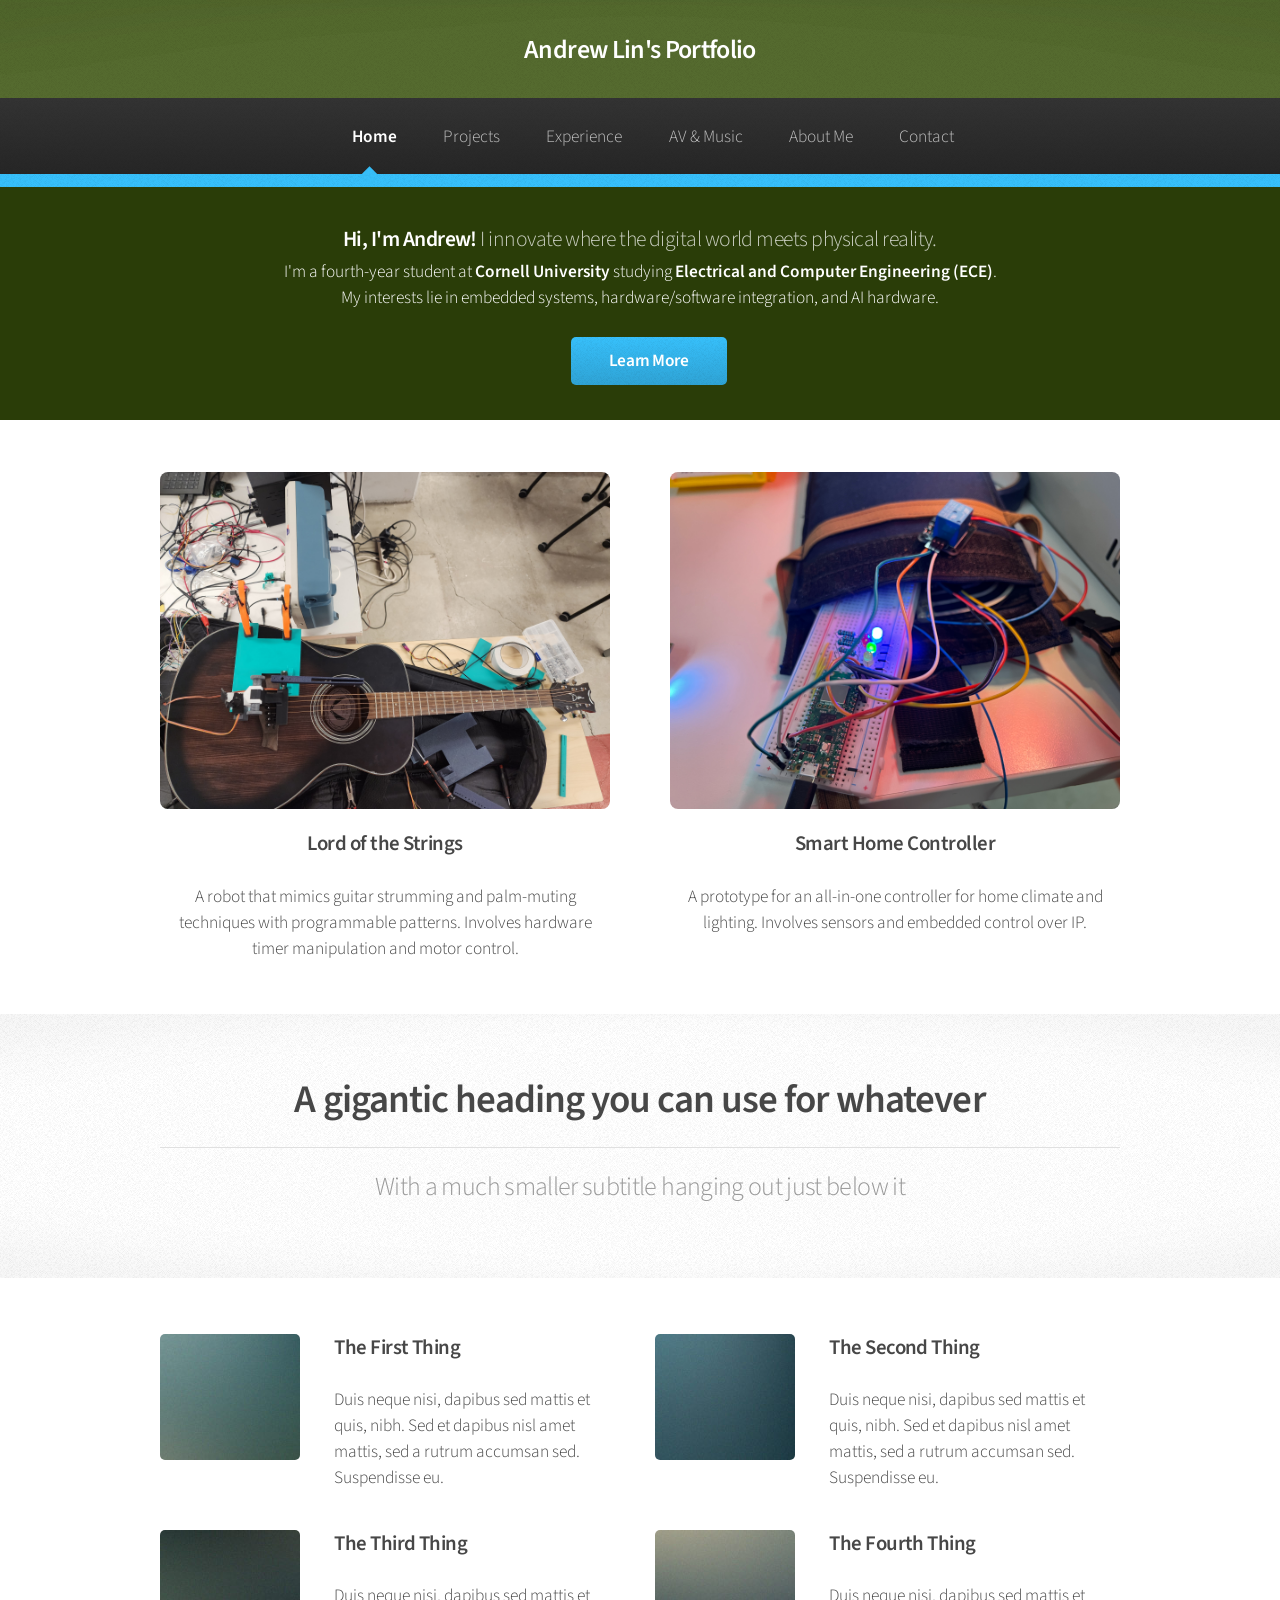
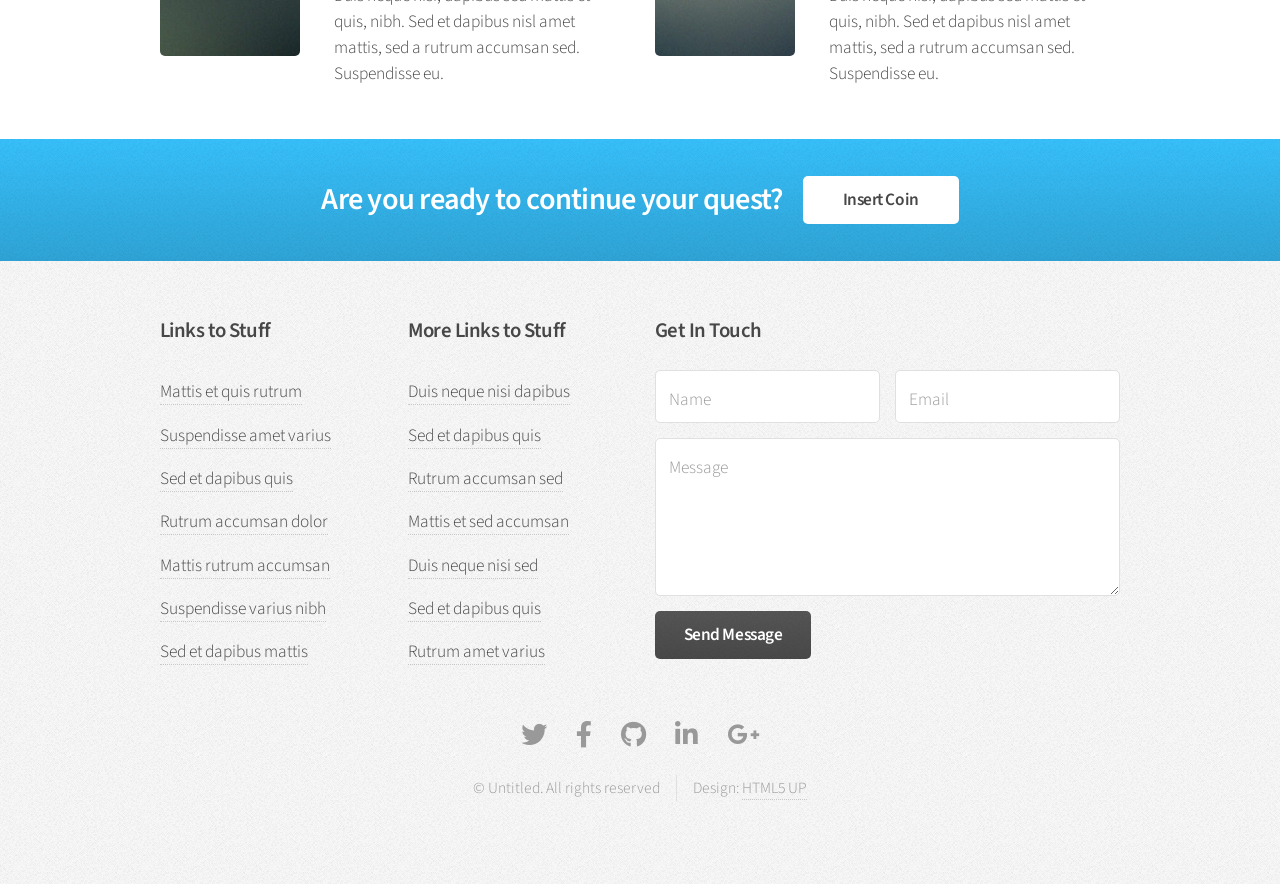
==== index.html @ 9dcf25fa "intro adjustment and padding changes" ====
<!DOCTYPE HTML>
<!--
	Arcana by HTML5 UP
	html5up.net | @ajlkn
	Free for personal and commercial use under the CCA 3.0 license (html5up.net/license)
-->
<html>
	<head>
		<title>Andrew Lin's Portfolio</title>
		<meta charset="utf-8" />
		<meta name="viewport" content="width=device-width, initial-scale=1, user-scalable=no" />
		<link rel="stylesheet" href="assets/css/main.css" />
	</head>
	<body class="is-preload">
		<div id="page-wrapper">

			<!-- Header -->
				<div id="header">

					<!-- Logo -->
						<h1><a href="index.html" id="logo">Andrew Lin's Portfolio</em></a></h1>

					<!-- Nav -->
						<nav id="nav">
							<ul>
								<li class="current"><a href="index.html">Home</a></li>
								<li>
									<a href="#">Projects</a>
									<ul>
										<li><a href="projects/lord_of_the_strings.html">Lord of the Strings</a></li>
										<li><a href="#">Smart Home Controller</a></li>
										<li><a href="#">Pegatonix (coming soon!)</a></li>
										<li>
											<a href="#">For churches</a>
											<ul>
												<li><a href="#">SetFlow</a></li>
												<li><a href="#">PPT-to-OBS Control</a></li>
											</ul>
										</li>
									</ul>
								</li>
								<li><a href="experience.html">Experience</a></li>
								<li><a href="av_music.html">AV & Music</a></li>
								<li><a href="about.html">About Me</a></li>
								<li><a href="contact.html">Contact</a></li>
							</ul>
						</nav>

				</div>

			<!-- Banner -->
				<section id="banner">
					<header>
						<h2>Hi, I'm Andrew!<em> I innovate where the digital world meets physical reality.</em></h2><br>
						I'm a fourth-year student at <b>Cornell University</b> studying <b>Electrical and Computer Engineering (ECE)</b>. <br>
						My interests lie in embedded systems, hardware/software integration, and AI hardware. <br>
						<br><a href="about.html" class="button">Learn More</a>
					</header>
				</section>

			<!-- Highlights -->
				<section class="wrapper style1">
					<div class="container">
						<div class="row gtr-200">
							<section class="col-6 col-12-narrower">
								<div class="box highlight">
									<img src="images/lord-of-the-strings/20250514_233430.jpg" alt="Lord of the Strings robot" style="width: 100%; aspect-ratio: 4 / 3; object-fit: cover; border-radius: 8px; display: block; margin-bottom: 1em;">
									<h3>Lord of the Strings</h3>
									<p>A robot that mimics guitar strumming and palm-muting techniques with programmable patterns. Involves hardware timer manipulation and motor control.</p>
								</div>
							</section>
							<section class="col-6 col-12-narrower">
								<div class="box highlight">
									<img src="images/smart-home-controller/IMG_8507.JPG" alt="Smart Home Controller prototype" style="width: 100%; aspect-ratio: 4 / 3; object-fit: cover; border-radius: 8px; display: block; margin-bottom: 1em;">
									<h3>Smart Home Controller</h3>
									<p>A prototype for an all-in-one controller for home climate and lighting. Involves sensors and embedded control over IP.</p>
								</div>
							</section>
						</div>
					</div>
				</section>

			<!-- Gigantic Heading -->
				<section class="wrapper style2">
					<div class="container">
						<header class="major">
							<h2>A gigantic heading you can use for whatever</h2>
							<p>With a much smaller subtitle hanging out just below it</p>
						</header>
					</div>
				</section>

			<!-- Posts -->
				<section class="wrapper style1">
					<div class="container">
						<div class="row">
							<section class="col-6 col-12-narrower">
								<div class="box post">
									<a href="#" class="image left"><img src="images/pic01.jpg" alt="" /></a>
									<div class="inner">
										<h3>The First Thing</h3>
										<p>Duis neque nisi, dapibus sed mattis et quis, nibh. Sed et dapibus nisl amet mattis, sed a rutrum accumsan sed. Suspendisse eu.</p>
									</div>
								</div>
							</section>
							<section class="col-6 col-12-narrower">
								<div class="box post">
									<a href="#" class="image left"><img src="images/pic02.jpg" alt="" /></a>
									<div class="inner">
										<h3>The Second Thing</h3>
										<p>Duis neque nisi, dapibus sed mattis et quis, nibh. Sed et dapibus nisl amet mattis, sed a rutrum accumsan sed. Suspendisse eu.</p>
									</div>
								</div>
							</section>
						</div>
						<div class="row">
							<section class="col-6 col-12-narrower">
								<div class="box post">
									<a href="#" class="image left"><img src="images/pic03.jpg" alt="" /></a>
									<div class="inner">
										<h3>The Third Thing</h3>
										<p>Duis neque nisi, dapibus sed mattis et quis, nibh. Sed et dapibus nisl amet mattis, sed a rutrum accumsan sed. Suspendisse eu.</p>
									</div>
								</div>
							</section>
							<section class="col-6 col-12-narrower">
								<div class="box post">
									<a href="#" class="image left"><img src="images/pic04.jpg" alt="" /></a>
									<div class="inner">
										<h3>The Fourth Thing</h3>
										<p>Duis neque nisi, dapibus sed mattis et quis, nibh. Sed et dapibus nisl amet mattis, sed a rutrum accumsan sed. Suspendisse eu.</p>
									</div>
								</div>
							</section>
						</div>
					</div>
				</section>

			<!-- CTA -->
				<section id="cta" class="wrapper style3">
					<div class="container">
						<header>
							<h2>Are you ready to continue your quest?</h2>
							<a href="#" class="button">Insert Coin</a>
						</header>
					</div>
				</section>

			<!-- Footer -->
				<div id="footer">
					<div class="container">
						<div class="row">
							<section class="col-3 col-6-narrower col-12-mobilep">
								<h3>Links to Stuff</h3>
								<ul class="links">
									<li><a href="#">Mattis et quis rutrum</a></li>
									<li><a href="#">Suspendisse amet varius</a></li>
									<li><a href="#">Sed et dapibus quis</a></li>
									<li><a href="#">Rutrum accumsan dolor</a></li>
									<li><a href="#">Mattis rutrum accumsan</a></li>
									<li><a href="#">Suspendisse varius nibh</a></li>
									<li><a href="#">Sed et dapibus mattis</a></li>
								</ul>
							</section>
							<section class="col-3 col-6-narrower col-12-mobilep">
								<h3>More Links to Stuff</h3>
								<ul class="links">
									<li><a href="#">Duis neque nisi dapibus</a></li>
									<li><a href="#">Sed et dapibus quis</a></li>
									<li><a href="#">Rutrum accumsan sed</a></li>
									<li><a href="#">Mattis et sed accumsan</a></li>
									<li><a href="#">Duis neque nisi sed</a></li>
									<li><a href="#">Sed et dapibus quis</a></li>
									<li><a href="#">Rutrum amet varius</a></li>
								</ul>
							</section>
							<section class="col-6 col-12-narrower">
								<h3>Get In Touch</h3>
								<form>
									<div class="row gtr-50">
										<div class="col-6 col-12-mobilep">
											<input type="text" name="name" id="name" placeholder="Name" />
										</div>
										<div class="col-6 col-12-mobilep">
											<input type="email" name="email" id="email" placeholder="Email" />
										</div>
										<div class="col-12">
											<textarea name="message" id="message" placeholder="Message" rows="5"></textarea>
										</div>
										<div class="col-12">
											<ul class="actions">
												<li><input type="submit" class="button alt" value="Send Message" /></li>
											</ul>
										</div>
									</div>
								</form>
							</section>
						</div>
					</div>

					<!-- Icons -->
						<ul class="icons">
							<li><a href="#" class="icon brands fa-twitter"><span class="label">Twitter</span></a></li>
							<li><a href="#" class="icon brands fa-facebook-f"><span class="label">Facebook</span></a></li>
							<li><a href="#" class="icon brands fa-github"><span class="label">GitHub</span></a></li>
							<li><a href="#" class="icon brands fa-linkedin-in"><span class="label">LinkedIn</span></a></li>
							<li><a href="#" class="icon brands fa-google-plus-g"><span class="label">Google+</span></a></li>
						</ul>

					<!-- Copyright -->
						<div class="copyright">
							<ul class="menu">
								<li>&copy; Untitled. All rights reserved</li><li>Design: <a href="http://html5up.net">HTML5 UP</a></li>
							</ul>
						</div>

				</div>

		</div>

		<!-- Scripts -->
			<script src="assets/js/jquery.min.js"></script>
			<script src="assets/js/jquery.dropotron.min.js"></script>
			<script src="assets/js/browser.min.js"></script>
			<script src="assets/js/breakpoints.min.js"></script>
			<script src="assets/js/util.js"></script>
			<script src="assets/js/main.js"></script>

	</body>
</html>
---- assets/css/main.css ----
@import url("fontawesome-all.min.css");
@import url("https://fonts.googleapis.com/css?family=Source+Sans+Pro:300,300italic,600,600italic");

/*
	Arcana by HTML5 UP
	html5up.net | @ajlkn
	Free for personal and commercial use under the CCA 3.0 license (html5up.net/license)
*/

html, body, div, span, applet, object,
iframe, h1, h2, h3, h4, h5, h6, p, blockquote,
pre, a, abbr, acronym, address, big, cite,
code, del, dfn, em, img, ins, kbd, q, s, samp,
small, strike, strong, sub, sup, tt, var, b,
u, i, center, dl, dt, dd, ol, ul, li, fieldset,
form, label, legend, table, caption, tbody,
tfoot, thead, tr, th, td, article, aside,
canvas, details, embed, figure, figcaption,
footer, header, hgroup, menu, nav, output, ruby,
section, summary, time, mark, audio, video {
	margin: 0;
	padding: 0;
	border: 0;
	font-size: 100%;
	font: inherit;
	vertical-align: baseline;}

article, aside, details, figcaption, figure,
footer, header, hgroup, menu, nav, section {
	display: block;}

body {
	line-height: 1;
}

ol, ul {
	list-style: none;
}

blockquote, q {
	quotes: none;
}

	blockquote:before, blockquote:after, q:before, q:after {
		content: '';
		content: none;
	}

table {
	border-collapse: collapse;
	border-spacing: 0;
}

body {
	-webkit-text-size-adjust: none;
}

mark {
	background-color: transparent;
	color: inherit;
}

input::-moz-focus-inner {
	border: 0;
	padding: 0;
}

input, select, textarea {
	-moz-appearance: none;
	-webkit-appearance: none;
	-ms-appearance: none;
	appearance: none;
}

/* Basic */

	html {
		box-sizing: border-box;
	}

	*, *:before, *:after {
		box-sizing: inherit;
	}

	body {
		background: #f7f7f7 url("images/bg01.png");
	}

		body.is-preload *, body.is-preload *:before, body.is-preload *:after {
			-moz-animation: none !important;
			-webkit-animation: none !important;
			-ms-animation: none !important;
			animation: none !important;
			-moz-transition: none !important;
			-webkit-transition: none !important;
			-ms-transition: none !important;
			transition: none !important;
		}

	body, input, select, textarea {
		color: #474747;
		font-family: 'Source Sans Pro', sans-serif;
		font-size: 16pt;
		font-weight: 300;
		line-height: 1.65em;
	}

	a {
		-moz-transition: color 0.2s ease-in-out, border-color 0.2s ease-in-out, opacity 0.2s ease-in-out;
		-webkit-transition: color 0.2s ease-in-out, border-color 0.2s ease-in-out, opacity 0.2s ease-in-out;
		-ms-transition: color 0.2s ease-in-out, border-color 0.2s ease-in-out, opacity 0.2s ease-in-out;
		transition: color 0.2s ease-in-out, border-color 0.2s ease-in-out, opacity 0.2s ease-in-out;
		color: #37c0fb;
		text-decoration: none;
		border-bottom: dotted 1px;
	}

		a:hover {
			color: #37c0fb;
			border-bottom-color: transparent;
		}

	strong, b {
		font-weight: 600;
	}

	em, i {
		font-style: italic;
	}

	p, ul, ol, dl, table, blockquote {
		margin: 0 0 2em 0;
	}

	h1, h2, h3, h4, h5, h6 {
		color: inherit;
		font-weight: 600;
		line-height: 1.75em;
		margin-bottom: 1em;
	}

		h1 a, h2 a, h3 a, h4 a, h5 a, h6 a {
			color: inherit;
			text-decoration: none;
		}

		h1 em, h2 em, h3 em, h4 em, h5 em, h6 em {
			font-style: normal;
			font-weight: 300;
		}

	h2 {
		font-size: 1.75em;
		letter-spacing: -0.025em;
	}

	h3 {
		font-size: 1.2em;
		letter-spacing: -0.025em;
	}

	sub {
		font-size: 0.8em;
		position: relative;
		top: 0.5em;
	}

	sup {
		font-size: 0.8em;
		position: relative;
		top: -0.5em;
	}

	hr {
		border-top: solid 1px #e0e0e0;
		border: 0;
		margin-bottom: 1.5em;
	}

	blockquote {
		border-left: solid 0.5em #e0e0e0;
		font-style: italic;
		padding: 1em 0 1em 2em;
	}

/* Container */

	.container {
		margin: 0 auto;
		max-width: 100%;
		width: 1400px;
	}

		@media screen and (max-width: 1680px) {

			.container {
				width: 1200px;
			}

		}

		@media screen and (max-width: 1280px) {

			.container {
				width: 960px;
			}

		}

		@media screen and (max-width: 980px) {

			.container {
				width: 95%;
			}

		}

		@media screen and (max-width: 840px) {

			.container {
				width: 95%;
			}

		}

		@media screen and (max-width: 736px) {

			.container {
				width: 90%;
			}

		}

		@media screen and (max-width: 480px) {

			.container {
				width: 100%;
			}

		}

/* Row */

	.row {
		display: flex;
		flex-wrap: wrap;
		box-sizing: border-box;
		align-items: stretch;
	}

		.row > * {
			box-sizing: border-box;
		}

		.row.gtr-uniform > * > :last-child {
			margin-bottom: 0;
		}

		.row.aln-left {
			justify-content: flex-start;
		}

		.row.aln-center {
			justify-content: center;
		}

		.row.aln-right {
			justify-content: flex-end;
		}

		.row.aln-top {
			align-items: flex-start;
		}

		.row.aln-middle {
			align-items: center;
		}

		.row.aln-bottom {
			align-items: flex-end;
		}

		.row > .imp {
			order: -1;
		}

		.row > .col-1 {
			width: 8.33333%;
		}

		.row > .off-1 {
			margin-left: 8.33333%;
		}

		.row > .col-2 {
			width: 16.66667%;
		}

		.row > .off-2 {
			margin-left: 16.66667%;
		}

		.row > .col-3 {
			width: 25%;
		}

		.row > .off-3 {
			margin-left: 25%;
		}

		.row > .col-4 {
			width: 33.33333%;
		}

		.row > .off-4 {
			margin-left: 33.33333%;
		}

		.row > .col-5 {
			width: 41.66667%;
		}

		.row > .off-5 {
			margin-left: 41.66667%;
		}

		.row > .col-6 {
			width: 50%;
		}

		.row > .off-6 {
			margin-left: 50%;
		}

		.row > .col-7 {
			width: 58.33333%;
		}

		.row > .off-7 {
			margin-left: 58.33333%;
		}

		.row > .col-8 {
			width: 66.66667%;
		}

		.row > .off-8 {
			margin-left: 66.66667%;
		}

		.row > .col-9 {
			width: 75%;
		}

		.row > .off-9 {
			margin-left: 75%;
		}

		.row > .col-10 {
			width: 83.33333%;
		}

		.row > .off-10 {
			margin-left: 83.33333%;
		}

		.row > .col-11 {
			width: 91.66667%;
		}

		.row > .off-11 {
			margin-left: 91.66667%;
		}

		.row > .col-12 {
			width: 100%;
		}

		.row > .off-12 {
			margin-left: 100%;
		}

		.row.gtr-0 {
			margin-top: 0px;
			margin-left: 0px;
		}

			.row.gtr-0 > * {
				padding: 0px 0 0 0px;
			}

			.row.gtr-0.gtr-uniform {
				margin-top: 0px;
			}

				.row.gtr-0.gtr-uniform > * {
					padding-top: 0px;
				}

		.row.gtr-25 {
			margin-top: -12.5px;
			margin-left: -12.5px;
		}

			.row.gtr-25 > * {
				padding: 12.5px 0 0 12.5px;
			}

			.row.gtr-25.gtr-uniform {
				margin-top: -12.5px;
			}

				.row.gtr-25.gtr-uniform > * {
					padding-top: 12.5px;
				}

		.row.gtr-50 {
			margin-top: -25px;
			margin-left: -25px;
		}

			.row.gtr-50 > * {
				padding: 25px 0 0 25px;
			}

			.row.gtr-50.gtr-uniform {
				margin-top: -25px;
			}

				.row.gtr-50.gtr-uniform > * {
					padding-top: 25px;
				}

		.row {
			margin-top: -50px;
			margin-left: -50px;
		}

			.row > * {
				padding: 50px 0 0 50px;
			}

			.row.gtr-uniform {
				margin-top: -50px;
			}

				.row.gtr-uniform > * {
					padding-top: 50px;
				}

		.row.gtr-150 {
			margin-top: -75px;
			margin-left: -75px;
		}

			.row.gtr-150 > * {
				padding: 75px 0 0 75px;
			}

			.row.gtr-150.gtr-uniform {
				margin-top: -75px;
			}

				.row.gtr-150.gtr-uniform > * {
					padding-top: 75px;
				}

		.row.gtr-200 {
			margin-top: -100px;
			margin-left: -100px;
		}

			.row.gtr-200 > * {
				padding: 100px 0 0 100px;
			}

			.row.gtr-200.gtr-uniform {
				margin-top: -100px;
			}

				.row.gtr-200.gtr-uniform > * {
					padding-top: 100px;
				}

		@media screen and (max-width: 1680px) {

			.row {
				display: flex;
				flex-wrap: wrap;
				box-sizing: border-box;
				align-items: stretch;
			}

				.row > * {
					box-sizing: border-box;
				}

				.row.gtr-uniform > * > :last-child {
					margin-bottom: 0;
				}

				.row.aln-left {
					justify-content: flex-start;
				}

				.row.aln-center {
					justify-content: center;
				}

				.row.aln-right {
					justify-content: flex-end;
				}

				.row.aln-top {
					align-items: flex-start;
				}

				.row.aln-middle {
					align-items: center;
				}

				.row.aln-bottom {
					align-items: flex-end;
				}

				.row > .imp-wide {
					order: -1;
				}

				.row > .col-1-wide {
					width: 8.33333%;
				}

				.row > .off-1-wide {
					margin-left: 8.33333%;
				}

				.row > .col-2-wide {
					width: 16.66667%;
				}

				.row > .off-2-wide {
					margin-left: 16.66667%;
				}

				.row > .col-3-wide {
					width: 25%;
				}

				.row > .off-3-wide {
					margin-left: 25%;
				}

				.row > .col-4-wide {
					width: 33.33333%;
				}

				.row > .off-4-wide {
					margin-left: 33.33333%;
				}

				.row > .col-5-wide {
					width: 41.66667%;
				}

				.row > .off-5-wide {
					margin-left: 41.66667%;
				}

				.row > .col-6-wide {
					width: 50%;
				}

				.row > .off-6-wide {
					margin-left: 50%;
				}

				.row > .col-7-wide {
					width: 58.33333%;
				}

				.row > .off-7-wide {
					margin-left: 58.33333%;
				}

				.row > .col-8-wide {
					width: 66.66667%;
				}

				.row > .off-8-wide {
					margin-left: 66.66667%;
				}

				.row > .col-9-wide {
					width: 75%;
				}

				.row > .off-9-wide {
					margin-left: 75%;
				}

				.row > .col-10-wide {
					width: 83.33333%;
				}

				.row > .off-10-wide {
					margin-left: 83.33333%;
				}

				.row > .col-11-wide {
					width: 91.66667%;
				}

				.row > .off-11-wide {
					margin-left: 91.66667%;
				}

				.row > .col-12-wide {
					width: 100%;
				}

				.row > .off-12-wide {
					margin-left: 100%;
				}

				.row.gtr-0 {
					margin-top: 0px;
					margin-left: 0px;
				}

					.row.gtr-0 > * {
						padding: 0px 0 0 0px;
					}

					.row.gtr-0.gtr-uniform {
						margin-top: 0px;
					}

						.row.gtr-0.gtr-uniform > * {
							padding-top: 0px;
						}

				.row.gtr-25 {
					margin-top: -10px;
					margin-left: -10px;
				}

					.row.gtr-25 > * {
						padding: 10px 0 0 10px;
					}

					.row.gtr-25.gtr-uniform {
						margin-top: -10px;
					}

						.row.gtr-25.gtr-uniform > * {
							padding-top: 10px;
						}

				.row.gtr-50 {
					margin-top: -20px;
					margin-left: -20px;
				}

					.row.gtr-50 > * {
						padding: 20px 0 0 20px;
					}

					.row.gtr-50.gtr-uniform {
						margin-top: -20px;
					}

						.row.gtr-50.gtr-uniform > * {
							padding-top: 20px;
						}

				.row {
					margin-top: -40px;
					margin-left: -40px;
				}

					.row > * {
						padding: 40px 0 0 40px;
					}

					.row.gtr-uniform {
						margin-top: -40px;
					}

						.row.gtr-uniform > * {
							padding-top: 40px;
						}

				.row.gtr-150 {
					margin-top: -60px;
					margin-left: -60px;
				}

					.row.gtr-150 > * {
						padding: 60px 0 0 60px;
					}

					.row.gtr-150.gtr-uniform {
						margin-top: -60px;
					}

						.row.gtr-150.gtr-uniform > * {
							padding-top: 60px;
						}

				.row.gtr-200 {
					margin-top: -80px;
					margin-left: -80px;
				}

					.row.gtr-200 > * {
						padding: 80px 0 0 80px;
					}

					.row.gtr-200.gtr-uniform {
						margin-top: -80px;
					}

						.row.gtr-200.gtr-uniform > * {
							padding-top: 80px;
						}

		}

		@media screen and (max-width: 1280px) {

			.row {
				display: flex;
				flex-wrap: wrap;
				box-sizing: border-box;
				align-items: stretch;
			}

				.row > * {
					box-sizing: border-box;
				}

				.row.gtr-uniform > * > :last-child {
					margin-bottom: 0;
				}

				.row.aln-left {
					justify-content: flex-start;
				}

				.row.aln-center {
					justify-content: center;
				}

				.row.aln-right {
					justify-content: flex-end;
				}

				.row.aln-top {
					align-items: flex-start;
				}

				.row.aln-middle {
					align-items: center;
				}

				.row.aln-bottom {
					align-items: flex-end;
				}

				.row > .imp-normal {
					order: -1;
				}

				.row > .col-1-normal {
					width: 8.33333%;
				}

				.row > .off-1-normal {
					margin-left: 8.33333%;
				}

				.row > .col-2-normal {
					width: 16.66667%;
				}

				.row > .off-2-normal {
					margin-left: 16.66667%;
				}

				.row > .col-3-normal {
					width: 25%;
				}

				.row > .off-3-normal {
					margin-left: 25%;
				}

				.row > .col-4-normal {
					width: 33.33333%;
				}

				.row > .off-4-normal {
					margin-left: 33.33333%;
				}

				.row > .col-5-normal {
					width: 41.66667%;
				}

				.row > .off-5-normal {
					margin-left: 41.66667%;
				}

				.row > .col-6-normal {
					width: 50%;
				}

				.row > .off-6-normal {
					margin-left: 50%;
				}

				.row > .col-7-normal {
					width: 58.33333%;
				}

				.row > .off-7-normal {
					margin-left: 58.33333%;
				}

				.row > .col-8-normal {
					width: 66.66667%;
				}

				.row > .off-8-normal {
					margin-left: 66.66667%;
				}

				.row > .col-9-normal {
					width: 75%;
				}

				.row > .off-9-normal {
					margin-left: 75%;
				}

				.row > .col-10-normal {
					width: 83.33333%;
				}

				.row > .off-10-normal {
					margin-left: 83.33333%;
				}

				.row > .col-11-normal {
					width: 91.66667%;
				}

				.row > .off-11-normal {
					margin-left: 91.66667%;
				}

				.row > .col-12-normal {
					width: 100%;
				}

				.row > .off-12-normal {
					margin-left: 100%;
				}

				.row.gtr-0 {
					margin-top: 0px;
					margin-left: 0px;
				}

					.row.gtr-0 > * {
						padding: 0px 0 0 0px;
					}

					.row.gtr-0.gtr-uniform {
						margin-top: 0px;
					}

						.row.gtr-0.gtr-uniform > * {
							padding-top: 0px;
						}

				.row.gtr-25 {
					margin-top: -7.5px;
					margin-left: -7.5px;
				}

					.row.gtr-25 > * {
						padding: 7.5px 0 0 7.5px;
					}

					.row.gtr-25.gtr-uniform {
						margin-top: -7.5px;
					}

						.row.gtr-25.gtr-uniform > * {
							padding-top: 7.5px;
						}

				.row.gtr-50 {
					margin-top: -15px;
					margin-left: -15px;
				}

					.row.gtr-50 > * {
						padding: 15px 0 0 15px;
					}

					.row.gtr-50.gtr-uniform {
						margin-top: -15px;
					}

						.row.gtr-50.gtr-uniform > * {
							padding-top: 15px;
						}

				.row {
					margin-top: -30px;
					margin-left: -30px;
				}

					.row > * {
						padding: 30px 0 0 30px;
					}

					.row.gtr-uniform {
						margin-top: -30px;
					}

						.row.gtr-uniform > * {
							padding-top: 30px;
						}

				.row.gtr-150 {
					margin-top: -45px;
					margin-left: -45px;
				}

					.row.gtr-150 > * {
						padding: 45px 0 0 45px;
					}

					.row.gtr-150.gtr-uniform {
						margin-top: -45px;
					}

						.row.gtr-150.gtr-uniform > * {
							padding-top: 45px;
						}

				.row.gtr-200 {
					margin-top: -60px;
					margin-left: -60px;
				}

					.row.gtr-200 > * {
						padding: 60px 0 0 60px;
					}

					.row.gtr-200.gtr-uniform {
						margin-top: -60px;
					}

						.row.gtr-200.gtr-uniform > * {
							padding-top: 60px;
						}

		}

		@media screen and (max-width: 980px) {

			.row {
				display: flex;
				flex-wrap: wrap;
				box-sizing: border-box;
				align-items: stretch;
			}

				.row > * {
					box-sizing: border-box;
				}

				.row.gtr-uniform > * > :last-child {
					margin-bottom: 0;
				}

				.row.aln-left {
					justify-content: flex-start;
				}

				.row.aln-center {
					justify-content: center;
				}

				.row.aln-right {
					justify-content: flex-end;
				}

				.row.aln-top {
					align-items: flex-start;
				}

				.row.aln-middle {
					align-items: center;
				}

				.row.aln-bottom {
					align-items: flex-end;
				}

				.row > .imp-narrow {
					order: -1;
				}

				.row > .col-1-narrow {
					width: 8.33333%;
				}

				.row > .off-1-narrow {
					margin-left: 8.33333%;
				}

				.row > .col-2-narrow {
					width: 16.66667%;
				}

				.row > .off-2-narrow {
					margin-left: 16.66667%;
				}

				.row > .col-3-narrow {
					width: 25%;
				}

				.row > .off-3-narrow {
					margin-left: 25%;
				}

				.row > .col-4-narrow {
					width: 33.33333%;
				}

				.row > .off-4-narrow {
					margin-left: 33.33333%;
				}

				.row > .col-5-narrow {
					width: 41.66667%;
				}

				.row > .off-5-narrow {
					margin-left: 41.66667%;
				}

				.row > .col-6-narrow {
					width: 50%;
				}

				.row > .off-6-narrow {
					margin-left: 50%;
				}

				.row > .col-7-narrow {
					width: 58.33333%;
				}

				.row > .off-7-narrow {
					margin-left: 58.33333%;
				}

				.row > .col-8-narrow {
					width: 66.66667%;
				}

				.row > .off-8-narrow {
					margin-left: 66.66667%;
				}

				.row > .col-9-narrow {
					width: 75%;
				}

				.row > .off-9-narrow {
					margin-left: 75%;
				}

				.row > .col-10-narrow {
					width: 83.33333%;
				}

				.row > .off-10-narrow {
					margin-left: 83.33333%;
				}

				.row > .col-11-narrow {
					width: 91.66667%;
				}

				.row > .off-11-narrow {
					margin-left: 91.66667%;
				}

				.row > .col-12-narrow {
					width: 100%;
				}

				.row > .off-12-narrow {
					margin-left: 100%;
				}

				.row.gtr-0 {
					margin-top: 0px;
					margin-left: 0px;
				}

					.row.gtr-0 > * {
						padding: 0px 0 0 0px;
					}

					.row.gtr-0.gtr-uniform {
						margin-top: 0px;
					}

						.row.gtr-0.gtr-uniform > * {
							padding-top: 0px;
						}

				.row.gtr-25 {
					margin-top: -7.5px;
					margin-left: -7.5px;
				}

					.row.gtr-25 > * {
						padding: 7.5px 0 0 7.5px;
					}

					.row.gtr-25.gtr-uniform {
						margin-top: -7.5px;
					}

						.row.gtr-25.gtr-uniform > * {
							padding-top: 7.5px;
						}

				.row.gtr-50 {
					margin-top: -15px;
					margin-left: -15px;
				}

					.row.gtr-50 > * {
						padding: 15px 0 0 15px;
					}

					.row.gtr-50.gtr-uniform {
						margin-top: -15px;
					}

						.row.gtr-50.gtr-uniform > * {
							padding-top: 15px;
						}

				.row {
					margin-top: -30px;
					margin-left: -30px;
				}

					.row > * {
						padding: 30px 0 0 30px;
					}

					.row.gtr-uniform {
						margin-top: -30px;
					}

						.row.gtr-uniform > * {
							padding-top: 30px;
						}

				.row.gtr-150 {
					margin-top: -45px;
					margin-left: -45px;
				}

					.row.gtr-150 > * {
						padding: 45px 0 0 45px;
					}

					.row.gtr-150.gtr-uniform {
						margin-top: -45px;
					}

						.row.gtr-150.gtr-uniform > * {
							padding-top: 45px;
						}

				.row.gtr-200 {
					margin-top: -60px;
					margin-left: -60px;
				}

					.row.gtr-200 > * {
						padding: 60px 0 0 60px;
					}

					.row.gtr-200.gtr-uniform {
						margin-top: -60px;
					}

						.row.gtr-200.gtr-uniform > * {
							padding-top: 60px;
						}

		}

		@media screen and (max-width: 840px) {

			.row {
				display: flex;
				flex-wrap: wrap;
				box-sizing: border-box;
				align-items: stretch;
			}

				.row > * {
					box-sizing: border-box;
				}

				.row.gtr-uniform > * > :last-child {
					margin-bottom: 0;
				}

				.row.aln-left {
					justify-content: flex-start;
				}

				.row.aln-center {
					justify-content: center;
				}

				.row.aln-right {
					justify-content: flex-end;
				}

				.row.aln-top {
					align-items: flex-start;
				}

				.row.aln-middle {
					align-items: center;
				}

				.row.aln-bottom {
					align-items: flex-end;
				}

				.row > .imp-narrower {
					order: -1;
				}

				.row > .col-1-narrower {
					width: 8.33333%;
				}

				.row > .off-1-narrower {
					margin-left: 8.33333%;
				}

				.row > .col-2-narrower {
					width: 16.66667%;
				}

				.row > .off-2-narrower {
					margin-left: 16.66667%;
				}

				.row > .col-3-narrower {
					width: 25%;
				}

				.row > .off-3-narrower {
					margin-left: 25%;
				}

				.row > .col-4-narrower {
					width: 33.33333%;
				}

				.row > .off-4-narrower {
					margin-left: 33.33333%;
				}

				.row > .col-5-narrower {
					width: 41.66667%;
				}

				.row > .off-5-narrower {
					margin-left: 41.66667%;
				}

				.row > .col-6-narrower {
					width: 50%;
				}

				.row > .off-6-narrower {
					margin-left: 50%;
				}

				.row > .col-7-narrower {
					width: 58.33333%;
				}

				.row > .off-7-narrower {
					margin-left: 58.33333%;
				}

				.row > .col-8-narrower {
					width: 66.66667%;
				}

				.row > .off-8-narrower {
					margin-left: 66.66667%;
				}

				.row > .col-9-narrower {
					width: 75%;
				}

				.row > .off-9-narrower {
					margin-left: 75%;
				}

				.row > .col-10-narrower {
					width: 83.33333%;
				}

				.row > .off-10-narrower {
					margin-left: 83.33333%;
				}

				.row > .col-11-narrower {
					width: 91.66667%;
				}

				.row > .off-11-narrower {
					margin-left: 91.66667%;
				}

				.row > .col-12-narrower {
					width: 100%;
				}

				.row > .off-12-narrower {
					margin-left: 100%;
				}

				.row.gtr-0 {
					margin-top: 0px;
					margin-left: 0px;
				}

					.row.gtr-0 > * {
						padding: 0px 0 0 0px;
					}

					.row.gtr-0.gtr-uniform {
						margin-top: 0px;
					}

						.row.gtr-0.gtr-uniform > * {
							padding-top: 0px;
						}

				.row.gtr-25 {
					margin-top: -7.5px;
					margin-left: -7.5px;
				}

					.row.gtr-25 > * {
						padding: 7.5px 0 0 7.5px;
					}

					.row.gtr-25.gtr-uniform {
						margin-top: -7.5px;
					}

						.row.gtr-25.gtr-uniform > * {
							padding-top: 7.5px;
						}

				.row.gtr-50 {
					margin-top: -15px;
					margin-left: -15px;
				}

					.row.gtr-50 > * {
						padding: 15px 0 0 15px;
					}

					.row.gtr-50.gtr-uniform {
						margin-top: -15px;
					}

						.row.gtr-50.gtr-uniform > * {
							padding-top: 15px;
						}

				.row {
					margin-top: -30px;
					margin-left: -30px;
				}

					.row > * {
						padding: 30px 0 0 30px;
					}

					.row.gtr-uniform {
						margin-top: -30px;
					}

						.row.gtr-uniform > * {
							padding-top: 30px;
						}

				.row.gtr-150 {
					margin-top: -45px;
					margin-left: -45px;
				}

					.row.gtr-150 > * {
						padding: 45px 0 0 45px;
					}

					.row.gtr-150.gtr-uniform {
						margin-top: -45px;
					}

						.row.gtr-150.gtr-uniform > * {
							padding-top: 45px;
						}

				.row.gtr-200 {
					margin-top: -60px;
					margin-left: -60px;
				}

					.row.gtr-200 > * {
						padding: 60px 0 0 60px;
					}

					.row.gtr-200.gtr-uniform {
						margin-top: -60px;
					}

						.row.gtr-200.gtr-uniform > * {
							padding-top: 60px;
						}

		}

		@media screen and (max-width: 736px) {

			.row {
				display: flex;
				flex-wrap: wrap;
				box-sizing: border-box;
				align-items: stretch;
			}

				.row > * {
					box-sizing: border-box;
				}

				.row.gtr-uniform > * > :last-child {
					margin-bottom: 0;
				}

				.row.aln-left {
					justify-content: flex-start;
				}

				.row.aln-center {
					justify-content: center;
				}

				.row.aln-right {
					justify-content: flex-end;
				}

				.row.aln-top {
					align-items: flex-start;
				}

				.row.aln-middle {
					align-items: center;
				}

				.row.aln-bottom {
					align-items: flex-end;
				}

				.row > .imp-mobile {
					order: -1;
				}

				.row > .col-1-mobile {
					width: 8.33333%;
				}

				.row > .off-1-mobile {
					margin-left: 8.33333%;
				}

				.row > .col-2-mobile {
					width: 16.66667%;
				}

				.row > .off-2-mobile {
					margin-left: 16.66667%;
				}

				.row > .col-3-mobile {
					width: 25%;
				}

				.row > .off-3-mobile {
					margin-left: 25%;
				}

				.row > .col-4-mobile {
					width: 33.33333%;
				}

				.row > .off-4-mobile {
					margin-left: 33.33333%;
				}

				.row > .col-5-mobile {
					width: 41.66667%;
				}

				.row > .off-5-mobile {
					margin-left: 41.66667%;
				}

				.row > .col-6-mobile {
					width: 50%;
				}

				.row > .off-6-mobile {
					margin-left: 50%;
				}

				.row > .col-7-mobile {
					width: 58.33333%;
				}

				.row > .off-7-mobile {
					margin-left: 58.33333%;
				}

				.row > .col-8-mobile {
					width: 66.66667%;
				}

				.row > .off-8-mobile {
					margin-left: 66.66667%;
				}

				.row > .col-9-mobile {
					width: 75%;
				}

				.row > .off-9-mobile {
					margin-left: 75%;
				}

				.row > .col-10-mobile {
					width: 83.33333%;
				}

				.row > .off-10-mobile {
					margin-left: 83.33333%;
				}

				.row > .col-11-mobile {
					width: 91.66667%;
				}

				.row > .off-11-mobile {
					margin-left: 91.66667%;
				}

				.row > .col-12-mobile {
					width: 100%;
				}

				.row > .off-12-mobile {
					margin-left: 100%;
				}

				.row.gtr-0 {
					margin-top: 0px;
					margin-left: 0px;
				}

					.row.gtr-0 > * {
						padding: 0px 0 0 0px;
					}

					.row.gtr-0.gtr-uniform {
						margin-top: 0px;
					}

						.row.gtr-0.gtr-uniform > * {
							padding-top: 0px;
						}

				.row.gtr-25 {
					margin-top: -5px;
					margin-left: -5px;
				}

					.row.gtr-25 > * {
						padding: 5px 0 0 5px;
					}

					.row.gtr-25.gtr-uniform {
						margin-top: -5px;
					}

						.row.gtr-25.gtr-uniform > * {
							padding-top: 5px;
						}

				.row.gtr-50 {
					margin-top: -10px;
					margin-left: -10px;
				}

					.row.gtr-50 > * {
						padding: 10px 0 0 10px;
					}

					.row.gtr-50.gtr-uniform {
						margin-top: -10px;
					}

						.row.gtr-50.gtr-uniform > * {
							padding-top: 10px;
						}

				.row {
					margin-top: -20px;
					margin-left: -20px;
				}

					.row > * {
						padding: 20px 0 0 20px;
					}

					.row.gtr-uniform {
						margin-top: -20px;
					}

						.row.gtr-uniform > * {
							padding-top: 20px;
						}

				.row.gtr-150 {
					margin-top: -30px;
					margin-left: -30px;
				}

					.row.gtr-150 > * {
						padding: 30px 0 0 30px;
					}

					.row.gtr-150.gtr-uniform {
						margin-top: -30px;
					}

						.row.gtr-150.gtr-uniform > * {
							padding-top: 30px;
						}

				.row.gtr-200 {
					margin-top: -40px;
					margin-left: -40px;
				}

					.row.gtr-200 > * {
						padding: 40px 0 0 40px;
					}

					.row.gtr-200.gtr-uniform {
						margin-top: -40px;
					}

						.row.gtr-200.gtr-uniform > * {
							padding-top: 40px;
						}

		}

		@media screen and (max-width: 480px) {

			.row {
				display: flex;
				flex-wrap: wrap;
				box-sizing: border-box;
				align-items: stretch;
			}

				.row > * {
					box-sizing: border-box;
				}

				.row.gtr-uniform > * > :last-child {
					margin-bottom: 0;
				}

				.row.aln-left {
					justify-content: flex-start;
				}

				.row.aln-center {
					justify-content: center;
				}

				.row.aln-right {
					justify-content: flex-end;
				}

				.row.aln-top {
					align-items: flex-start;
				}

				.row.aln-middle {
					align-items: center;
				}

				.row.aln-bottom {
					align-items: flex-end;
				}

				.row > .imp-mobilep {
					order: -1;
				}

				.row > .col-1-mobilep {
					width: 8.33333%;
				}

				.row > .off-1-mobilep {
					margin-left: 8.33333%;
				}

				.row > .col-2-mobilep {
					width: 16.66667%;
				}

				.row > .off-2-mobilep {
					margin-left: 16.66667%;
				}

				.row > .col-3-mobilep {
					width: 25%;
				}

				.row > .off-3-mobilep {
					margin-left: 25%;
				}

				.row > .col-4-mobilep {
					width: 33.33333%;
				}

				.row > .off-4-mobilep {
					margin-left: 33.33333%;
				}

				.row > .col-5-mobilep {
					width: 41.66667%;
				}

				.row > .off-5-mobilep {
					margin-left: 41.66667%;
				}

				.row > .col-6-mobilep {
					width: 50%;
				}

				.row > .off-6-mobilep {
					margin-left: 50%;
				}

				.row > .col-7-mobilep {
					width: 58.33333%;
				}

				.row > .off-7-mobilep {
					margin-left: 58.33333%;
				}

				.row > .col-8-mobilep {
					width: 66.66667%;
				}

				.row > .off-8-mobilep {
					margin-left: 66.66667%;
				}

				.row > .col-9-mobilep {
					width: 75%;
				}

				.row > .off-9-mobilep {
					margin-left: 75%;
				}

				.row > .col-10-mobilep {
					width: 83.33333%;
				}

				.row > .off-10-mobilep {
					margin-left: 83.33333%;
				}

				.row > .col-11-mobilep {
					width: 91.66667%;
				}

				.row > .off-11-mobilep {
					margin-left: 91.66667%;
				}

				.row > .col-12-mobilep {
					width: 100%;
				}

				.row > .off-12-mobilep {
					margin-left: 100%;
				}

				.row.gtr-0 {
					margin-top: 0px;
					margin-left: 0px;
				}

					.row.gtr-0 > * {
						padding: 0px 0 0 0px;
					}

					.row.gtr-0.gtr-uniform {
						margin-top: 0px;
					}

						.row.gtr-0.gtr-uniform > * {
							padding-top: 0px;
						}

				.row.gtr-25 {
					margin-top: -5px;
					margin-left: -5px;
				}

					.row.gtr-25 > * {
						padding: 5px 0 0 5px;
					}

					.row.gtr-25.gtr-uniform {
						margin-top: -5px;
					}

						.row.gtr-25.gtr-uniform > * {
							padding-top: 5px;
						}

				.row.gtr-50 {
					margin-top: -10px;
					margin-left: -10px;
				}

					.row.gtr-50 > * {
						padding: 10px 0 0 10px;
					}

					.row.gtr-50.gtr-uniform {
						margin-top: -10px;
					}

						.row.gtr-50.gtr-uniform > * {
							padding-top: 10px;
						}

				.row {
					margin-top: -20px;
					margin-left: -20px;
				}

					.row > * {
						padding: 20px 0 0 20px;
					}

					.row.gtr-uniform {
						margin-top: -20px;
					}

						.row.gtr-uniform > * {
							padding-top: 20px;
						}

				.row.gtr-150 {
					margin-top: -30px;
					margin-left: -30px;
				}

					.row.gtr-150 > * {
						padding: 30px 0 0 30px;
					}

					.row.gtr-150.gtr-uniform {
						margin-top: -30px;
					}

						.row.gtr-150.gtr-uniform > * {
							padding-top: 30px;
						}

				.row.gtr-200 {
					margin-top: -40px;
					margin-left: -40px;
				}

					.row.gtr-200 > * {
						padding: 40px 0 0 40px;
					}

					.row.gtr-200.gtr-uniform {
						margin-top: -40px;
					}

						.row.gtr-200.gtr-uniform > * {
							padding-top: 40px;
						}

		}

/* Section/Article */

	section.special, article.special {
		text-align: center;
	}

	header p {
		color: #999;
		font-size: 1.25em;
		position: relative;
		margin-top: -1.25em;
		margin-bottom: 2.25em;
	}

	header.major {
		text-align: center;
		margin: 0 0 2em 0;
	}

		header.major h2 {
			font-size: 2.25em;
		}

		header.major p {
			position: relative;
			border-top: solid 1px #e0e0e0;
			padding: 1em 0 0 0;
			margin: 0;
			top: -1em;
			font-size: 1.5em;
			letter-spacing: -0.025em;
		}

	footer {
		margin: 0 0 3em 0;
	}

		footer > :last-child {
			margin-bottom: 0;
		}

		footer.major {
			padding-top: 3em;
		}

/* Form */

	input[type="text"],
	input[type="password"],
	input[type="email"],
	textarea {
		-moz-appearance: none;
		-webkit-appearance: none;
		-ms-appearance: none;
		appearance: none;
		-moz-transition: border-color 0.2s ease-in-out;
		-webkit-transition: border-color 0.2s ease-in-out;
		-ms-transition: border-color 0.2s ease-in-out;
		transition: border-color 0.2s ease-in-out;
		background: #fff;
		border: solid 1px #e0e0e0;
		border-radius: 5px;
		color: inherit;
		display: block;
		outline: 0;
		padding: 0.75em;
		text-decoration: none;
		width: 100%;
	}

		input[type="text"]:focus,
		input[type="password"]:focus,
		input[type="email"]:focus,
		textarea:focus {
			border-color: #37c0fb;
		}

	input[type="text"],
	input[type="password"],
	input[type="email"] {
		line-height: 1em;
	}

	label {
		display: block;
		color: inherit;
		font-weight: 600;
		line-height: 1.75em;
		margin-bottom: 0.5em;
	}

	::-webkit-input-placeholder {
		color: #999;
		position: relative;
		top: 3px;
	}

	:-moz-placeholder {
		color: #999;
	}

	::-moz-placeholder {
		color: #999;
	}

	:-ms-input-placeholder {
		color: #999;
	}

/* Image */

	.image {
		border: 0;
		display: inline-block;
		position: relative;
		border-radius: 5px;
	}

		.image img {
			display: block;
			border-radius: 5px;
		}

		.image.left {
			display: block;
			float: left;
			margin: 0 2em 2em 0;
			position: relative;
			top: 0.25em;
		}

			.image.left img {
				display: block;
				width: 100%;
			}

		.image.fit {
			display: block;
		}

			.image.fit img {
				display: block;
				width: 100%;
			}

		.image.featured {
			display: block;
			margin: 0 0 2em 0;
		}

			.image.featured img {
				display: block;
				width: 100%;
			}

/* Video */

	.video.featured {
		display: block;
		position: relative;
		margin: 0 0 2em 0;
		padding-bottom: 56.25%;
		height: 0;
		overflow: hidden;
		border-radius: 5px;
	}

		.video.featured iframe {
			position: absolute;
			top: 0;
			left: 0;
			width: 100%;
			height: 100%;
		}

/* Icon */

	.icon {
		text-decoration: none;
		position: relative;
		text-decoration: none;
	}

		.icon:before {
			-moz-osx-font-smoothing: grayscale;
			-webkit-font-smoothing: antialiased;
			display: inline-block;
			font-style: normal;
			font-variant: normal;
			text-rendering: auto;
			line-height: 1;
			text-transform: none !important;
			font-family: 'Font Awesome 5 Free';
			font-weight: 400;
		}

		.icon > .label {
			display: none;
		}

		.icon:before {
			line-height: inherit;
		}

		.icon.solid:before {
			font-weight: 900;
		}

		.icon.brands:before {
			font-family: 'Font Awesome 5 Brands';
		}

		.icon.major {
			text-align: center;
			cursor: default;
			background-color: #37c0fb;
			background-image: -moz-linear-gradient(top, rgba(0,0,0,0), rgba(0,0,0,0.15)), url("images/bg01.png");
			background-image: -webkit-linear-gradient(top, rgba(0,0,0,0), rgba(0,0,0,0.15)), url("images/bg01.png");
			background-image: -ms-linear-gradient(top, rgba(0,0,0,0), rgba(0,0,0,0.15)), url("images/bg01.png");
			background-image: linear-gradient(top, rgba(0,0,0,0), rgba(0,0,0,0.15)), url("images/bg01.png");
			color: #fff;
			border-radius: 100%;
			display: inline-block;
			width: 5em;
			height: 5em;
			line-height: 5em;
			box-shadow: 0 0 0 7px white, 0 0 0 8px #e0e0e0;
			margin: 0 0 2em 0;
		}

			.icon.major:before {
				font-size: 36px;
			}

/* Lists */

	ol {
		list-style: decimal;
		padding-left: 1.25em;
	}

		ol li {
			padding-left: 0.25em;
		}

	ul {
		list-style: disc;
		padding-left: 1em;
	}

		ul li {
			padding-left: 0.5em;
		}

/* Links */

	ul.links {
		list-style: none;
		padding-left: 0;
	}

		ul.links li {
			line-height: 2.5em;
			padding-left: 0;
		}

/* Icons */

	ul.icons {
		cursor: default;
		list-style: none;
		padding-left: 0;
	}

		ul.icons li {
			display: inline-block;
			line-height: 1em;
			padding-left: 1.5em;
		}

			ul.icons li:first-child {
				padding-left: 0;
			}

			ul.icons li a, ul.icons li span {
				font-size: 2em;
				border: 0;
			}

/* Menu */

	ul.menu {
		list-style: none;
		padding-left: 0;
	}

		ul.menu li {
			border-left: solid 1px #e0e0e0;
			display: inline-block;
			padding: 0 0 0 1em;
			margin: 0 0 0 1em;
		}

			ul.menu li:first-child {
				border-left: 0;
				margin-left: 0;
				padding-left: 0;
			}

/* Actions */

	ul.actions {
		display: -moz-flex;
		display: -webkit-flex;
		display: -ms-flex;
		display: flex;
		cursor: default;
		list-style: none;
		margin-left: -1em;
		padding-left: 0;
	}

		ul.actions li {
			padding: 0 0 0 1em;
			vertical-align: middle;
		}

		ul.actions.special {
			-moz-justify-content: center;
			-webkit-justify-content: center;
			-ms-justify-content: center;
			justify-content: center;
			width: 100%;
			margin-left: 0;
		}

			ul.actions.special li:first-child {
				padding-left: 0;
			}

		ul.actions.stacked {
			-moz-flex-direction: column;
			-webkit-flex-direction: column;
			-ms-flex-direction: column;
			flex-direction: column;
			margin-left: 0;
		}

			ul.actions.stacked li {
				padding: 1.25em 0 0 0;
			}

				ul.actions.stacked li:first-child {
					padding-top: 0;
				}

		ul.actions.fit {
			width: calc(100% + 1em);
		}

			ul.actions.fit li {
				-moz-flex-grow: 1;
				-webkit-flex-grow: 1;
				-ms-flex-grow: 1;
				flex-grow: 1;
				-moz-flex-shrink: 1;
				-webkit-flex-shrink: 1;
				-ms-flex-shrink: 1;
				flex-shrink: 1;
				width: 100%;
			}

				ul.actions.fit li > * {
					width: 100%;
				}

			ul.actions.fit.stacked {
				width: 100%;
			}

		@media screen and (max-width: 736px) {

			ul.actions:not(.fixed) {
				-moz-flex-direction: column;
				-webkit-flex-direction: column;
				-ms-flex-direction: column;
				flex-direction: column;
				margin-left: 0;
				width: 100% !important;
			}

				ul.actions:not(.fixed) li {
					-moz-flex-grow: 1;
					-webkit-flex-grow: 1;
					-ms-flex-grow: 1;
					flex-grow: 1;
					-moz-flex-shrink: 1;
					-webkit-flex-shrink: 1;
					-ms-flex-shrink: 1;
					flex-shrink: 1;
					padding: 1em 0 0 0;
					text-align: center;
					width: 100%;
				}

					ul.actions:not(.fixed) li > * {
						width: 100%;
					}

					ul.actions:not(.fixed) li:first-child {
						padding-top: 0;
					}

					ul.actions:not(.fixed) li input[type="submit"],
					ul.actions:not(.fixed) li input[type="reset"],
					ul.actions:not(.fixed) li input[type="button"],
					ul.actions:not(.fixed) li button,
					ul.actions:not(.fixed) li .button {
						width: 100%;
					}

						ul.actions:not(.fixed) li input[type="submit"].icon:before,
						ul.actions:not(.fixed) li input[type="reset"].icon:before,
						ul.actions:not(.fixed) li input[type="button"].icon:before,
						ul.actions:not(.fixed) li button.icon:before,
						ul.actions:not(.fixed) li .button.icon:before {
							margin-left: -0.5em;
						}

		}

/* Tables */

	table {
		width: 100%;
	}

		table.default {
			width: 100%;
		}

			table.default tbody tr {
				border-bottom: solid 1px #e0e0e0;
			}

			table.default td {
				padding: 0.5em 1em 0.5em 1em;
			}

			table.default th {
				font-weight: 600;
				padding: 0.5em 1em 0.5em 1em;
				text-align: left;
			}

			table.default thead {
				background-color: #555555;
				background-image: -moz-linear-gradient(top, rgba(0,0,0,0), rgba(0,0,0,0.15)), url("images/bg01.png");
				background-image: -webkit-linear-gradient(top, rgba(0,0,0,0), rgba(0,0,0,0.15)), url("images/bg01.png");
				background-image: -ms-linear-gradient(top, rgba(0,0,0,0), rgba(0,0,0,0.15)), url("images/bg01.png");
				background-image: linear-gradient(top, rgba(0,0,0,0), rgba(0,0,0,0.15)), url("images/bg01.png");
				color: #fff;
			}

/* Button */

	input[type="submit"],
	input[type="reset"],
	input[type="button"],
	button,
	.button {
		-moz-appearance: none;
		-webkit-appearance: none;
		-ms-appearance: none;
		appearance: none;
		-moz-transition: background-color 0.2s ease-in-out, color 0.2s ease-in-out, box-shadow 0.2s ease-in-out;
		-webkit-transition: background-color 0.2s ease-in-out, color 0.2s ease-in-out, box-shadow 0.2s ease-in-out;
		-ms-transition: background-color 0.2s ease-in-out, color 0.2s ease-in-out, box-shadow 0.2s ease-in-out;
		transition: background-color 0.2s ease-in-out, color 0.2s ease-in-out, box-shadow 0.2s ease-in-out;
		background-image: -moz-linear-gradient(top, rgba(0,0,0,0), rgba(0,0,0,0.15)), url("images/bg01.png");
		background-image: -webkit-linear-gradient(top, rgba(0,0,0,0), rgba(0,0,0,0.15)), url("images/bg01.png");
		background-image: -ms-linear-gradient(top, rgba(0,0,0,0), rgba(0,0,0,0.15)), url("images/bg01.png");
		background-image: linear-gradient(top, rgba(0,0,0,0), rgba(0,0,0,0.15)), url("images/bg01.png");
		background-color: #37c0fb;
		border-radius: 5px;
		border: 0;
		color: #fff;
		cursor: pointer;
		display: inline-block;
		padding: 0 1.5em;
		line-height: 2.75em;
		min-width: 9em;
		text-align: center;
		text-decoration: none;
		font-weight: 600;
		letter-spacing: -0.025em;
	}

		input[type="submit"]:hover,
		input[type="reset"]:hover,
		input[type="button"]:hover,
		button:hover,
		.button:hover {
			background-color: #50c8fc;
			color: #fff !important;
		}

		input[type="submit"]:active,
		input[type="reset"]:active,
		input[type="button"]:active,
		button:active,
		.button:active {
			background-color: #1eb8fb;
			color: #fff;
		}

		input[type="submit"].alt,
		input[type="reset"].alt,
		input[type="button"].alt,
		button.alt,
		.button.alt {
			background-color: #555555;
			color: #fff;
		}

			input[type="submit"].alt:hover,
			input[type="reset"].alt:hover,
			input[type="button"].alt:hover,
			button.alt:hover,
			.button.alt:hover {
				background-color: #626262;
			}

			input[type="submit"].alt:active,
			input[type="reset"].alt:active,
			input[type="button"].alt:active,
			button.alt:active,
			.button.alt:active {
				background-color: #484848;
			}

		input[type="submit"].icon:before,
		input[type="reset"].icon:before,
		input[type="button"].icon:before,
		button.icon:before,
		.button.icon:before {
			margin-right: 0.5em;
		}

		input[type="submit"].fit,
		input[type="reset"].fit,
		input[type="button"].fit,
		button.fit,
		.button.fit {
			width: 100%;
		}

		input[type="submit"].small,
		input[type="reset"].small,
		input[type="button"].small,
		button.small,
		.button.small {
			font-size: 0.8em;
		}

/* Box */

	.box.highlight {
		text-align: center;
	}

	.box.post {
		position: relative;
		margin: 0 0 2em 0;
	}

		.box.post:after {
			content: '';
			display: block;
			clear: both;
		}

		.box.post .inner {
			margin-left: calc(30% + 2em);
		}

			.box.post .inner > :last-child {
				margin-bottom: 0;
			}

		.box.post .image {
			width: 30%;
			margin: 0;
		}

/* Header */

	#header {
		text-align: center;
		padding: 1em 0 0 0;
		background-color: darkolivegreen;
		background-image: url("images/bg02.png"), url("images/bg02.png"), url("images/bg01.png");
		background-position: top left,					top left,					top left;
		background-size: 100% 6em,					100% 6em,					auto;
		background-repeat: no-repeat,					no-repeat,					repeat;
	}

		#header h1 {
			padding: 0 0 1em 0;
			margin: 0;
		}

			#header h1 a {
				font-size: 1.5em;
				color: white;
				letter-spacing: -0.025em;
				border: 0;
			}

	#nav {
		cursor: default;
		background-color: #333;
		background-image: -moz-linear-gradient(top, rgba(0,0,0,0), rgba(0,0,0,0.3)), url("images/bg01.png");
		background-image: -webkit-linear-gradient(top, rgba(0,0,0,0), rgba(0,0,0,0.3)), url("images/bg01.png");
		background-image: -ms-linear-gradient(top, rgba(0,0,0,0), rgba(0,0,0,0.3)), url("images/bg01.png");
		background-image: linear-gradient(top, rgba(0,0,0,0), rgba(0,0,0,0.3)), url("images/bg01.png");
		padding: 0;
	}

		#nav:after {
			content: '';
			display: block;
			width: 100%;
			height: 0.75em;
			background-color: #37c0fb;
			background-image: url("images/bg01.png");
		}

		#nav > ul {
			margin: 0;
		}

			#nav > ul > li {
				position: relative;
				display: inline-block;
				margin-left: 1em;
			}

				#nav > ul > li a {
					color: #c0c0c0;
					text-decoration: none;
					border: 0;
					display: block;
					padding: 1.5em 0.5em 1.35em 0.5em;
				}

				#nav > ul > li:first-child {
					margin-left: 0;
				}

				#nav > ul > li:hover a {
					color: #fff;
				}

				#nav > ul > li.current {
					font-weight: 600;
				}

					#nav > ul > li.current:before {
						-moz-transform: rotateZ(45deg);
						-webkit-transform: rotateZ(45deg);
						-ms-transform: rotateZ(45deg);
						transform: rotateZ(45deg);
						width: 0.75em;
						height: 0.75em;
						content: '';
						display: block;
						position: absolute;
						bottom: -0.5em;
						left: 50%;
						margin-left: -0.375em;
						background-color: #37c0fb;
						background-image: url("images/bg01.png");
					}

					#nav > ul > li.current a {
						color: #fff;
					}

				#nav > ul > li.active a {
					color: #fff;
				}

				#nav > ul > li.active.current:before {
					opacity: 0;
				}

				#nav > ul > li > ul {
					display: none;
				}

/* Dropotron */

	.dropotron {
		background-image: -moz-linear-gradient(top, rgba(0,0,0,0.3), rgba(0,0,0,0)), url("images/bg01.png");
		background-image: -webkit-linear-gradient(top, rgba(0,0,0,0.3), rgba(0,0,0,0)), url("images/bg01.png");
		background-image: -ms-linear-gradient(top, rgba(0,0,0,0.3), rgba(0,0,0,0)), url("images/bg01.png");
		background-image: linear-gradient(top, rgba(0,0,0,0.3), rgba(0,0,0,0)), url("images/bg01.png");
		background-color: #333;
		border-radius: 5px;
		color: #fff;
		min-width: 10em;
		padding: 1em 0;
		text-align: center;
		box-shadow: 0 1em 1em 0 rgba(0, 0, 0, 0.5);
		list-style: none;
	}

		.dropotron > li {
			line-height: 2em;
			padding: 0 1.1em 0 1em;
		}

			.dropotron > li > a {
				color: #c0c0c0;
				text-decoration: none;
				border: 0;
			}

			.dropotron > li.active > a, .dropotron > li:hover > a {
				color: #fff;
			}

		.dropotron.level-0 {
			border-radius: 0 0 5px 5px;
			font-size: 0.9em;
			padding-top: 0;
			margin-top: -1px;
		}

/* Banner */

	#banner {
		text-align: center;
		position: relative;
		height: auto !important; /* override the fixed heights in the responsive rules below */
	}

		#banner header {
			position: static;
			width: 100%;
			background: rgb(42, 61, 8);
			color: #fff;
			padding: 2em 1em;
		}

			#banner header h2 {
				display: inline-block;
				margin: 0;
				font-size: 1.25em;
				vertical-align: middle;
			}

				#banner header h2 em {
					opacity: 0.75;
				}

				#banner header h2 a {
					border-bottom-color: rgba(255, 255, 255, 0.5);
				}

					#banner header h2 a:hover {
						border-bottom-color: transparent;
					}

			#banner header .button {
				vertical-align: middle;
				margin-left: 1em;
			}

/* Wrapper */

	.wrapper {
		padding: 2em 0 3em 0;
	}

		.wrapper.style1 {
			background: #fff;
		}

		.wrapper.style2 {
			background-color: #fff;
			background-image: url("images/bg02.png"), url("images/bg03.png"), url("images/bg01.png");
			background-position: top left,						bottom left,					top left;
			background-size: 100% 6em,						100% 6em,						auto;
			background-repeat: no-repeat,						no-repeat,						repeat;
		}

		.wrapper.style3 {
			background-color: #37c0fb;
			background-image: -moz-linear-gradient(top, rgba(0,0,0,0), rgba(0,0,0,0.15)), url("images/bg01.png");
			background-image: -webkit-linear-gradient(top, rgba(0,0,0,0), rgba(0,0,0,0.15)), url("images/bg01.png");
			background-image: -ms-linear-gradient(top, rgba(0,0,0,0), rgba(0,0,0,0.15)), url("images/bg01.png");
			background-image: linear-gradient(top, rgba(0,0,0,0), rgba(0,0,0,0.15)), url("images/bg01.png");
			color: #fff;
		}

			.wrapper.style3 .button {
				background: #fff;
				color: #474747;
			}

				.wrapper.style3 .button:hover {
					color: #37c0fb !important;
				}

/* CTA */

	#cta {
		text-align: center;
		padding: 3.5em 0;
	}

		#cta header h2 {
			display: inline-block;
			vertical-align: middle;
			margin: 0;
		}

		#cta header .button {
			vertical-align: middle;
			margin-left: 1em;
		}

/* Footer */

	#footer {
		padding: 4em 0 8em 0;
	}

		#footer a {
			color: inherit;
			border-bottom-color: rgba(71, 71, 71, 0.25);
		}

			#footer a:hover {
				color: #37c0fb;
				border-bottom-color: transparent;
			}

		#footer .container {
			margin-bottom: 4em;
		}

		#footer .icons {
			text-align: center;
			margin: 0;
		}

			#footer .icons a {
				color: #999;
			}

				#footer .icons a:hover {
					color: #474747;
				}

		#footer .copyright {
			color: #999;
			margin-top: 1.5em;
			text-align: center;
			font-size: 0.9em;
		}

/* Wide */

	@media screen and (max-width: 1680px) {

		/* Basic */

			body, input, select, textarea {
				font-size: 14pt;
				line-height: 1.5em;
			}

		/* Banner */

			#banner {
				height: 24em;
			}

	}

/* Normal */

	@media screen and (max-width: 1280px) {

		/* Basic */

			body, input, select, textarea {
				font-size: 13pt;
				line-height: 1.5em;
			}

		/* Lists */

			ol {
				padding-left: 1.25em;
			}

				ol li {
					padding-left: 0.25em;
				}

		/* Icons */

			ul.icons li a, ul.icons li span {
				font-size: 1.5em;
			}

		/* Header */

			#header {
				padding: 2em 0 0 0;
			}

				#header h1 {
					padding: 0 0 1.75em 0;
				}

		/* Banner */

			#banner {
				height: 20em;
			}

		/* Wrapper */

			.wrapper {
				padding: 3em 0 1em 0;
			}

		/* CTA */

			#cta {
				padding: 2em 0;
			}

		/* Footer */

			#footer {
				padding: 3em 0 3em 0;
			}

				#footer .container {
					margin-bottom: 1em;
				}

	}

/* Narrow */

	@media screen and (max-width: 980px) {

		/* Basic */

			body, input, select, textarea {
				font-size: 12pt;
				line-height: 1.5em;
			}

	}

/* Narrower */

	#navPanel, #titleBar {
		display: none;
	}

	@media screen and (max-width: 840px) {

		/* Basic */

			html, body {
				overflow-x: hidden;
			}

			body, input, select, textarea {
				font-size: 13pt;
			}

			h1, h2, h3, h4, h5, h6 {
				margin-bottom: 0.5em;
			}

			header p {
				margin-top: -0.75em;
			}

			header.major {
				text-align: center;
				margin: 0 0 2em 0;
			}

				header.major h2 {
					font-size: 1.75em;
				}

				header.major p {
					top: -0.25em;
					font-size: 1.25em;
				}

		/* Box */

			.box.highlight {
				text-align: left;
				position: relative;
				padding-left: 7em;
			}

				.box.highlight i {
					position: absolute;
					margin: 0;
					left: 0;
					top: 0.25em;
				}

			.box.post .inner {
				margin-left: calc(20% + 2em);
			}

			.box.post .image {
				width: 20%;
			}

		/* Header */

			#header {
				display: none;
			}

		/* Banner */

			#banner {
				height: 20em;
			}

				#banner header h2 {
					display: block;
				}

				#banner header .button {
					margin: 1em 0 0 0;
				}

		/* CTA */

			#cta {
				padding: 1.5em 0;
			}

				#cta header h2 {
					display: block;
				}

				#cta header .button {
					margin: 1em 0 0 0;
				}

		/* Footer */

			#footer {
				text-align: center;
			}

				#footer .container {
					margin-bottom: 4em;
				}

				#footer form .actions {
					-moz-justify-content: center;
					-webkit-justify-content: center;
					-ms-justify-content: center;
					justify-content: center;
					width: 100%;
					margin-left: 0;
				}

					#footer form .actions li:first-child {
						padding-left: 0;
					}

		/* Nav */

			#page-wrapper {
				-moz-backface-visibility: hidden;
				-webkit-backface-visibility: hidden;
				-ms-backface-visibility: hidden;
				backface-visibility: hidden;
				-moz-transition: -moz-transform 0.5s ease;
				-webkit-transition: -webkit-transform 0.5s ease;
				-ms-transition: -ms-transform 0.5s ease;
				transition: transform 0.5s ease;
				padding-bottom: 1px;
				padding-top: 44px;
			}

			#titleBar {
				-moz-backface-visibility: hidden;
				-webkit-backface-visibility: hidden;
				-ms-backface-visibility: hidden;
				backface-visibility: hidden;
				-moz-transition: -moz-transform 0.5s ease;
				-webkit-transition: -webkit-transform 0.5s ease;
				-ms-transition: -ms-transform 0.5s ease;
				transition: transform 0.5s ease;
				display: block;
				height: 44px;
				left: 0;
				position: fixed;
				top: 0;
				width: 100%;
				z-index: 10001;
				background-color: #333;
				background-image: -moz-linear-gradient(top, rgba(0,0,0,0), rgba(0,0,0,0.3)), url("images/bg01.png");
				background-image: -webkit-linear-gradient(top, rgba(0,0,0,0), rgba(0,0,0,0.3)), url("images/bg01.png");
				background-image: -ms-linear-gradient(top, rgba(0,0,0,0), rgba(0,0,0,0.3)), url("images/bg01.png");
				background-image: linear-gradient(top, rgba(0,0,0,0), rgba(0,0,0,0.3)), url("images/bg01.png");
				height: 44px;
				line-height: 44px;
				box-shadow: 0 4px 0 0 #37c0fb;
			}

				#titleBar .title {
					display: block;
					position: relative;
					font-weight: 600;
					text-align: center;
					color: #fff;
					z-index: 1;
				}

					#titleBar .title em {
						font-style: normal;
						font-weight: 300;
					}

				#titleBar .toggle {
					text-decoration: none;
					border: 0;
					height: 60px;
					left: 0;
					position: absolute;
					top: 0;
					width: 80px;
					z-index: 2;
				}

					#titleBar .toggle:before {
						-moz-osx-font-smoothing: grayscale;
						-webkit-font-smoothing: antialiased;
						display: inline-block;
						font-style: normal;
						font-variant: normal;
						text-rendering: auto;
						line-height: 1;
						text-transform: none !important;
						font-family: 'Font Awesome 5 Free';
						font-weight: 900;
					}

					#titleBar .toggle:before {
						content: '\f0c9';
						display: block;
						height: 44px;
						line-height: inherit;
						text-align: center;
						width: 44px;
						color: #fff;
						opacity: 0.5;
					}

					#titleBar .toggle:active:before {
						opacity: 0.75;
					}

			#navPanel {
				background-color: #1f1f1f;
				box-shadow: inset -1px 0 3px 0 rgba(0, 0, 0, 0.5);
				background-image: -moz-linear-gradient(left, rgba(0,0,0,0) 75%, rgba(0,0,0,0.15)), url("images/bg01.png");
				background-image: -webkit-linear-gradient(left, rgba(0,0,0,0) 75%, rgba(0,0,0,0.15)), url("images/bg01.png");
				background-image: -ms-linear-gradient(left, rgba(0,0,0,0) 75%, rgba(0,0,0,0.15)), url("images/bg01.png");
				background-image: linear-gradient(left, rgba(0,0,0,0) 75%, rgba(0,0,0,0.15)), url("images/bg01.png");
				-moz-backface-visibility: hidden;
				-webkit-backface-visibility: hidden;
				-ms-backface-visibility: hidden;
				backface-visibility: hidden;
				-moz-transform: translateX(-275px);
				-webkit-transform: translateX(-275px);
				-ms-transform: translateX(-275px);
				transform: translateX(-275px);
				-moz-transition: -moz-transform 0.5s ease;
				-webkit-transition: -webkit-transform 0.5s ease;
				-ms-transition: -ms-transform 0.5s ease;
				transition: transform 0.5s ease;
				display: block;
				height: 100%;
				left: 0;
				overflow-y: auto;
				position: fixed;
				top: 0;
				width: 275px;
				z-index: 10002;
			}

				#navPanel .link {
					border-bottom: 0;
					border-top: solid 1px rgba(255, 255, 255, 0.05);
					color: #888;
					display: block;
					height: 48px;
					line-height: 48px;
					padding: 0 1em 0 1em;
					text-decoration: none;
				}

					#navPanel .link:first-child {
						border-top: 0;
					}

					#navPanel .link.depth-0 {
						color: #fff;
					}

					#navPanel .link .indent-1 {
						display: inline-block;
						width: 1em;
					}

					#navPanel .link .indent-2 {
						display: inline-block;
						width: 2em;
					}

					#navPanel .link .indent-3 {
						display: inline-block;
						width: 3em;
					}

					#navPanel .link .indent-4 {
						display: inline-block;
						width: 4em;
					}

					#navPanel .link .indent-5 {
						display: inline-block;
						width: 5em;
					}

			body.navPanel-visible #page-wrapper {
				-moz-transform: translateX(275px);
				-webkit-transform: translateX(275px);
				-ms-transform: translateX(275px);
				transform: translateX(275px);
			}

			body.navPanel-visible #titleBar {
				-moz-transform: translateX(275px);
				-webkit-transform: translateX(275px);
				-ms-transform: translateX(275px);
				transform: translateX(275px);
			}

			body.navPanel-visible #navPanel {
				-moz-transform: translateX(0);
				-webkit-transform: translateX(0);
				-ms-transform: translateX(0);
				transform: translateX(0);
			}

	}

/* Mobile */

	@media screen and (max-width: 736px) {

		/* Basic */

			body, input, select, textarea {
				font-size: 11pt;
				line-height: 1.35em;
			}

			h2 {
				font-size: 1.25em;
				letter-spacing: 0;
				line-height: 1.35em;
			}

			h3 {
				font-size: 1em;
				letter-spacing: 0;
				line-height: 1.35em;
			}

			header p {
				margin-top: -0.5em;
				font-size: 1em;
			}

			header.major {
				padding: 0 20px;
			}

				header.major h2 {
					font-size: 1.25em;
				}

				header.major p {
					top: 0;
					margin-top: 1.25em;
					font-size: 1em;
				}

		/* Menu */

			ul.menu li {
				border: 0;
				padding: 0;
				margin: 0;
				display: block;
				line-height: 2em;
			}

		/* Banner */

			#banner {
				height: 18em;
			}

		/* Wrapper */

			.wrapper {
				padding: 2em 0 1px 0;
			}

	}

/* Mobile (Portrait) */

	@media screen and (max-width: 480px) {

		/* Icon */

			.icon.major {
				width: 4em;
				height: 4em;
				line-height: 4em;
				box-shadow: 0 0 0 7px white, 0 0 0 8px #e0e0e0;
			}

				.icon.major:before {
					font-size: 24px;
				}

		/* Button */

			input[type="submit"],
			input[type="reset"],
			input[type="button"],
			button,
			.button {
				width: 100%;
				display: block;
			}

		/* Box */

			.box.highlight {
				padding-left: calc(4em + 30px);
			}

			.box.post .inner {
				margin-left: calc(30% + 20px);
			}

			.box.post .image {
				width: 30%;
			}

		/* Banner */

			#banner {
				height: 20em;
			}

				#banner header {
					padding: 20px;
				}

		/* Wrapper */

			.wrapper {
				padding: 2em 20px 1px 20px;
			}

		/* CTA */

			#cta {
				padding: 20px;
			}

		/* Footer */

			#footer {
				padding: 2em 20px;
				text-align: left;
			}

	}
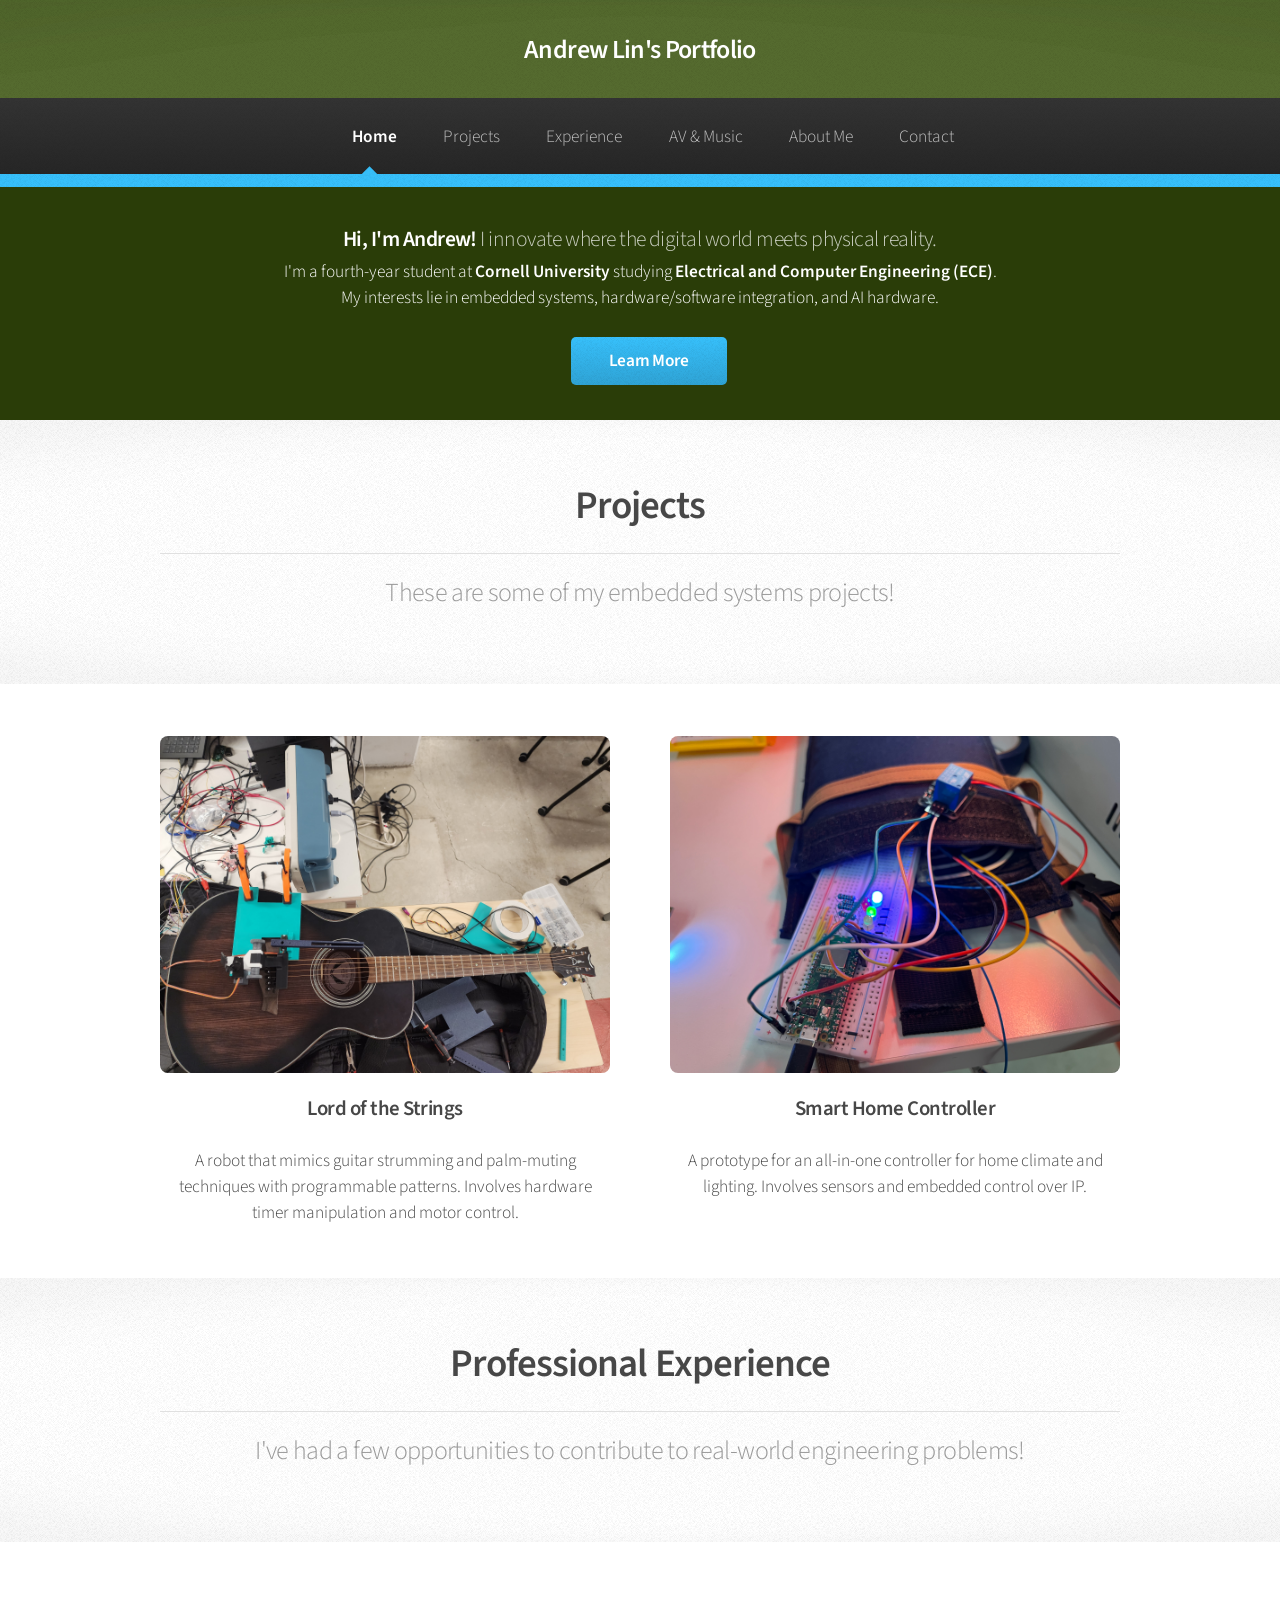
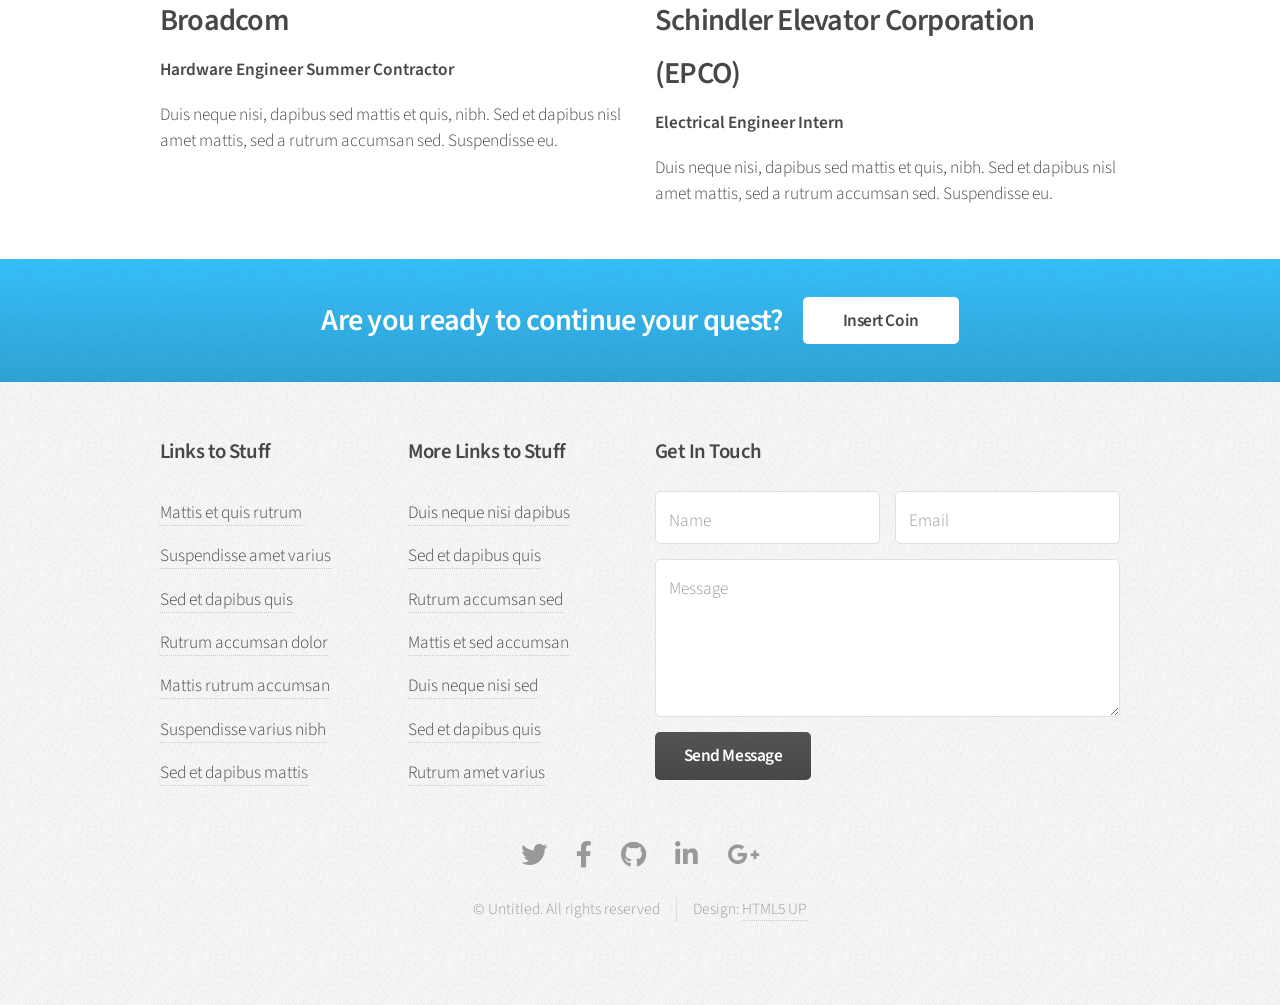
==== commit b7db00c4: "add professional experience to main page" ====
--- a/index.html
+++ b/index.html
@@ -18,7 +18,7 @@
 				<div id="header">
 
 					<!-- Logo -->
-						<h1><a href="index.html" id="logo">Andrew Lin's Portfolio</em></a></h1>
+						<h1><a href="index.html" id="logo">Andrew Lin's Portfolio</a></h1>
 
 					<!-- Nav -->
 						<nav id="nav">
@@ -57,6 +57,16 @@
 						<br><a href="about.html" class="button">Learn More</a>
 					</header>
 				</section>
+			
+			<!-- Projects Header -->
+				<section class="wrapper style2">
+					<div class="container">
+						<header class="major">
+							<h2>Projects</h2>
+							<p>These are some of my embedded systems projects!</p>
+						</header>
+					</div>
+				</section>
 
 			<!-- Highlights -->
 				<section class="wrapper style1">
@@ -84,8 +94,8 @@
 				<section class="wrapper style2">
 					<div class="container">
 						<header class="major">
-							<h2>A gigantic heading you can use for whatever</h2>
-							<p>With a much smaller subtitle hanging out just below it</p>
+							<h2>Professional Experience</h2>
+							<p>I've had a few opportunities to contribute to real-world engineering problems!</p>
 						</header>
 					</div>
 				</section>
@@ -96,38 +106,18 @@
 						<div class="row">
 							<section class="col-6 col-12-narrower">
 								<div class="box post">
-									<a href="#" class="image left"><img src="images/pic01.jpg" alt="" /></a>
-									<div class="inner">
-										<h3>The First Thing</h3>
+									<div class="outer">
+										<h2 style="margin-bottom: 0.25em;">Broadcom</h2>
+										<h4 style="margin-top: 0;">Hardware Engineer Summer Contractor</h4>
 										<p>Duis neque nisi, dapibus sed mattis et quis, nibh. Sed et dapibus nisl amet mattis, sed a rutrum accumsan sed. Suspendisse eu.</p>
 									</div>
 								</div>
 							</section>
 							<section class="col-6 col-12-narrower">
 								<div class="box post">
-									<a href="#" class="image left"><img src="images/pic02.jpg" alt="" /></a>
-									<div class="inner">
-										<h3>The Second Thing</h3>
-										<p>Duis neque nisi, dapibus sed mattis et quis, nibh. Sed et dapibus nisl amet mattis, sed a rutrum accumsan sed. Suspendisse eu.</p>
-									</div>
-								</div>
-							</section>
-						</div>
-						<div class="row">
-							<section class="col-6 col-12-narrower">
-								<div class="box post">
-									<a href="#" class="image left"><img src="images/pic03.jpg" alt="" /></a>
-									<div class="inner">
-										<h3>The Third Thing</h3>
-										<p>Duis neque nisi, dapibus sed mattis et quis, nibh. Sed et dapibus nisl amet mattis, sed a rutrum accumsan sed. Suspendisse eu.</p>
-									</div>
-								</div>
-							</section>
-							<section class="col-6 col-12-narrower">
-								<div class="box post">
-									<a href="#" class="image left"><img src="images/pic04.jpg" alt="" /></a>
-									<div class="inner">
-										<h3>The Fourth Thing</h3>
+									<div class="outer">
+										<h2 style="margin-bottom: 0.25em;">Schindler Elevator Corporation (EPCO)</h2>
+										<h4 style="margin-top: 0;">Electrical Engineer Intern</h4>
 										<p>Duis neque nisi, dapibus sed mattis et quis, nibh. Sed et dapibus nisl amet mattis, sed a rutrum accumsan sed. Suspendisse eu.</p>
 									</div>
 								</div>
--- a/assets/css/main.css
+++ b/assets/css/main.css
@@ -2735,7 +2735,7 @@
 /* Wrapper */
 
 	.wrapper {
-		padding: 2em 0 3em 0;
+		padding: 1em 0 0em 0;
 	}
 
 		.wrapper.style1 {
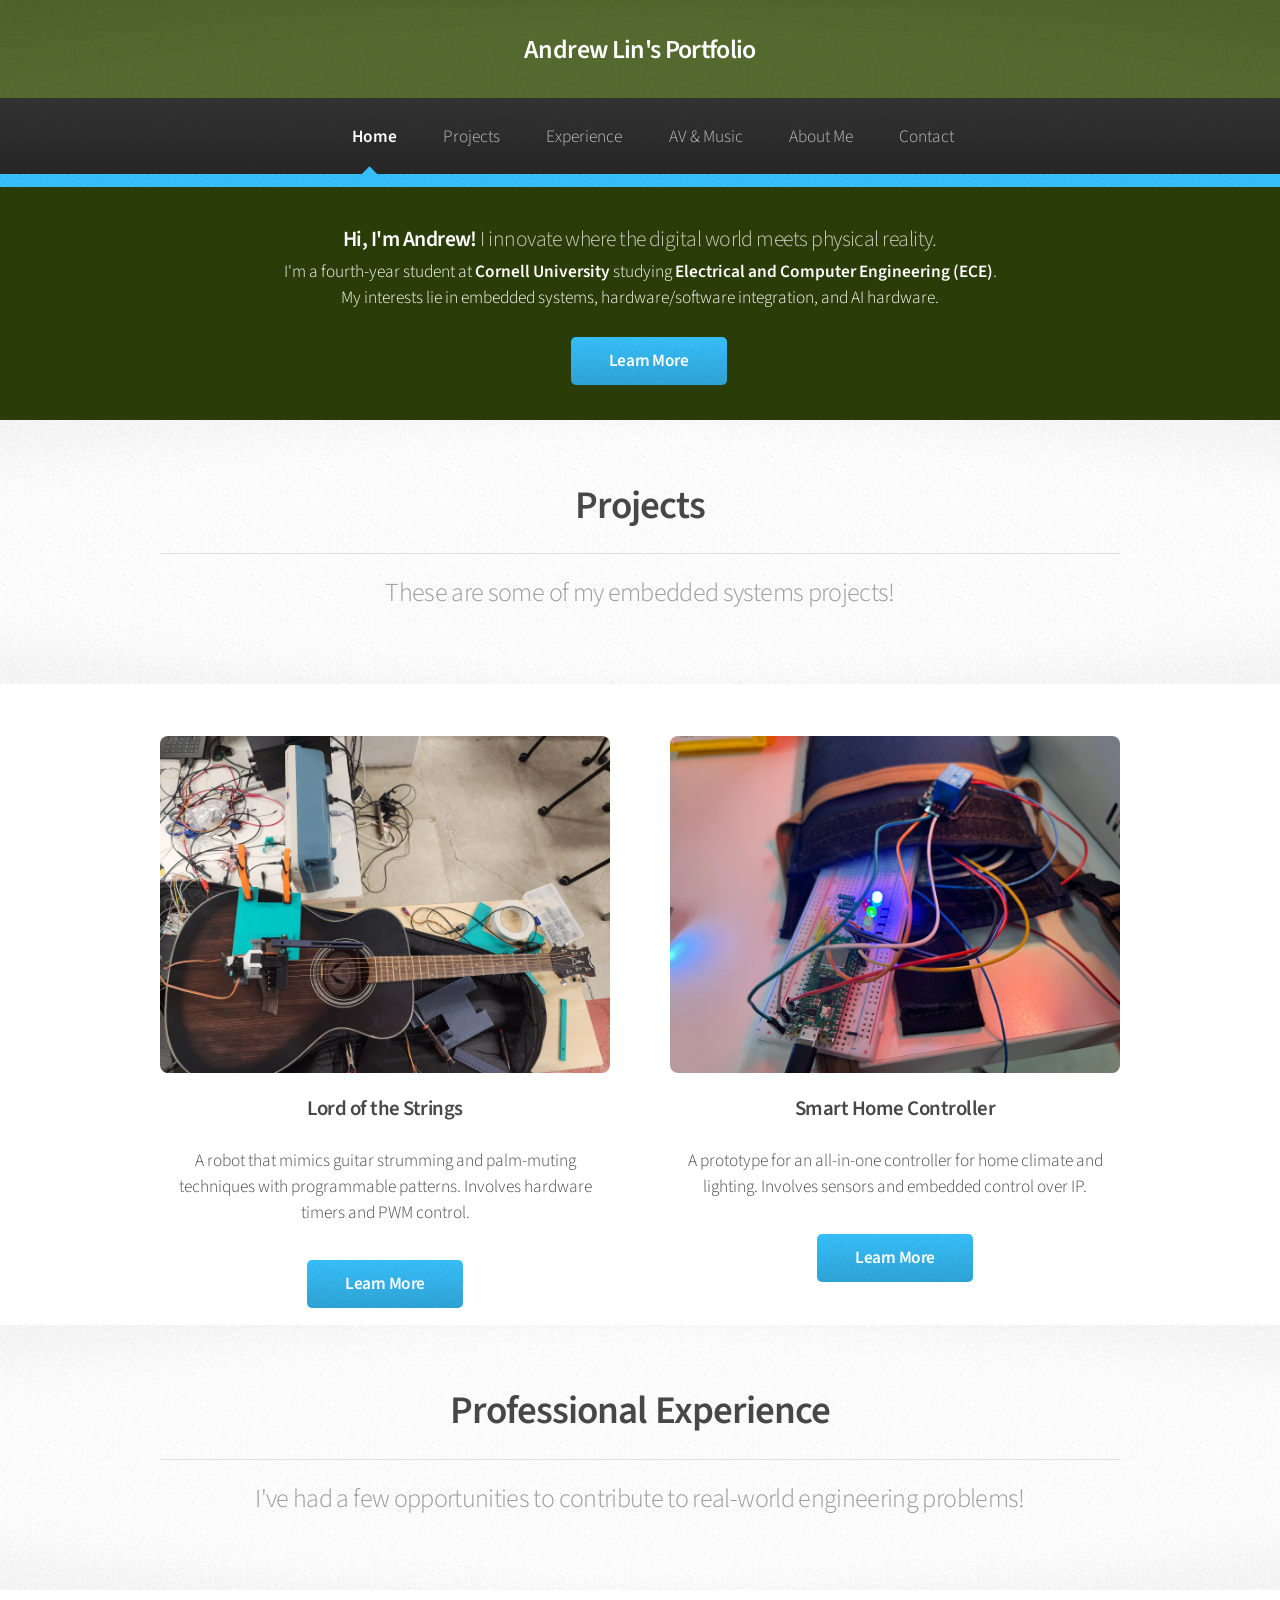
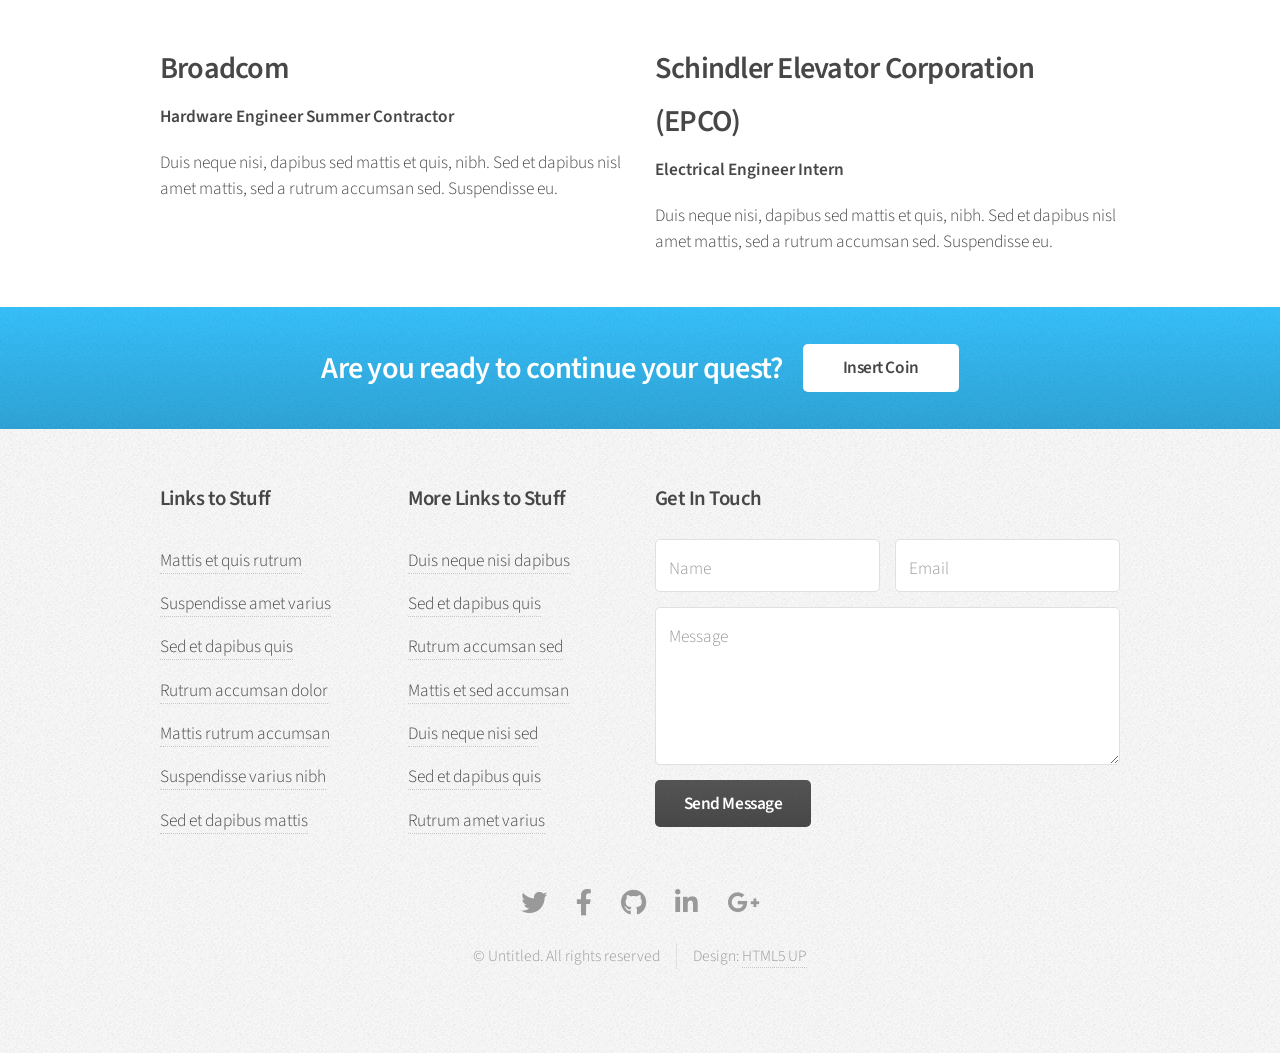
==== commit adfedaf8: "add buttons linked to project and padding" ====
--- a/index.html
+++ b/index.html
@@ -76,7 +76,8 @@
 								<div class="box highlight">
 									<img src="images/lord-of-the-strings/20250514_233430.jpg" alt="Lord of the Strings robot" style="width: 100%; aspect-ratio: 4 / 3; object-fit: cover; border-radius: 8px; display: block; margin-bottom: 1em;">
 									<h3>Lord of the Strings</h3>
-									<p>A robot that mimics guitar strumming and palm-muting techniques with programmable patterns. Involves hardware timer manipulation and motor control.</p>
+									<p>A robot that mimics guitar strumming and palm-muting techniques with programmable patterns. Involves hardware timers and PWM control.</p>
+									<a href="projects/lord_of_the_strings.html" class="button">Learn More</a>
 								</div>
 							</section>
 							<section class="col-6 col-12-narrower">
@@ -84,6 +85,7 @@
 									<img src="images/smart-home-controller/IMG_8507.JPG" alt="Smart Home Controller prototype" style="width: 100%; aspect-ratio: 4 / 3; object-fit: cover; border-radius: 8px; display: block; margin-bottom: 1em;">
 									<h3>Smart Home Controller</h3>
 									<p>A prototype for an all-in-one controller for home climate and lighting. Involves sensors and embedded control over IP.</p>
+									<a href="#" class="button">Learn More</a>
 								</div>
 							</section>
 						</div>
--- a/assets/css/main.css
+++ b/assets/css/main.css
@@ -2735,7 +2735,7 @@
 /* Wrapper */
 
 	.wrapper {
-		padding: 1em 0 0em 0;
+		padding: 1em 0 1em 0;
 	}
 
 		.wrapper.style1 {
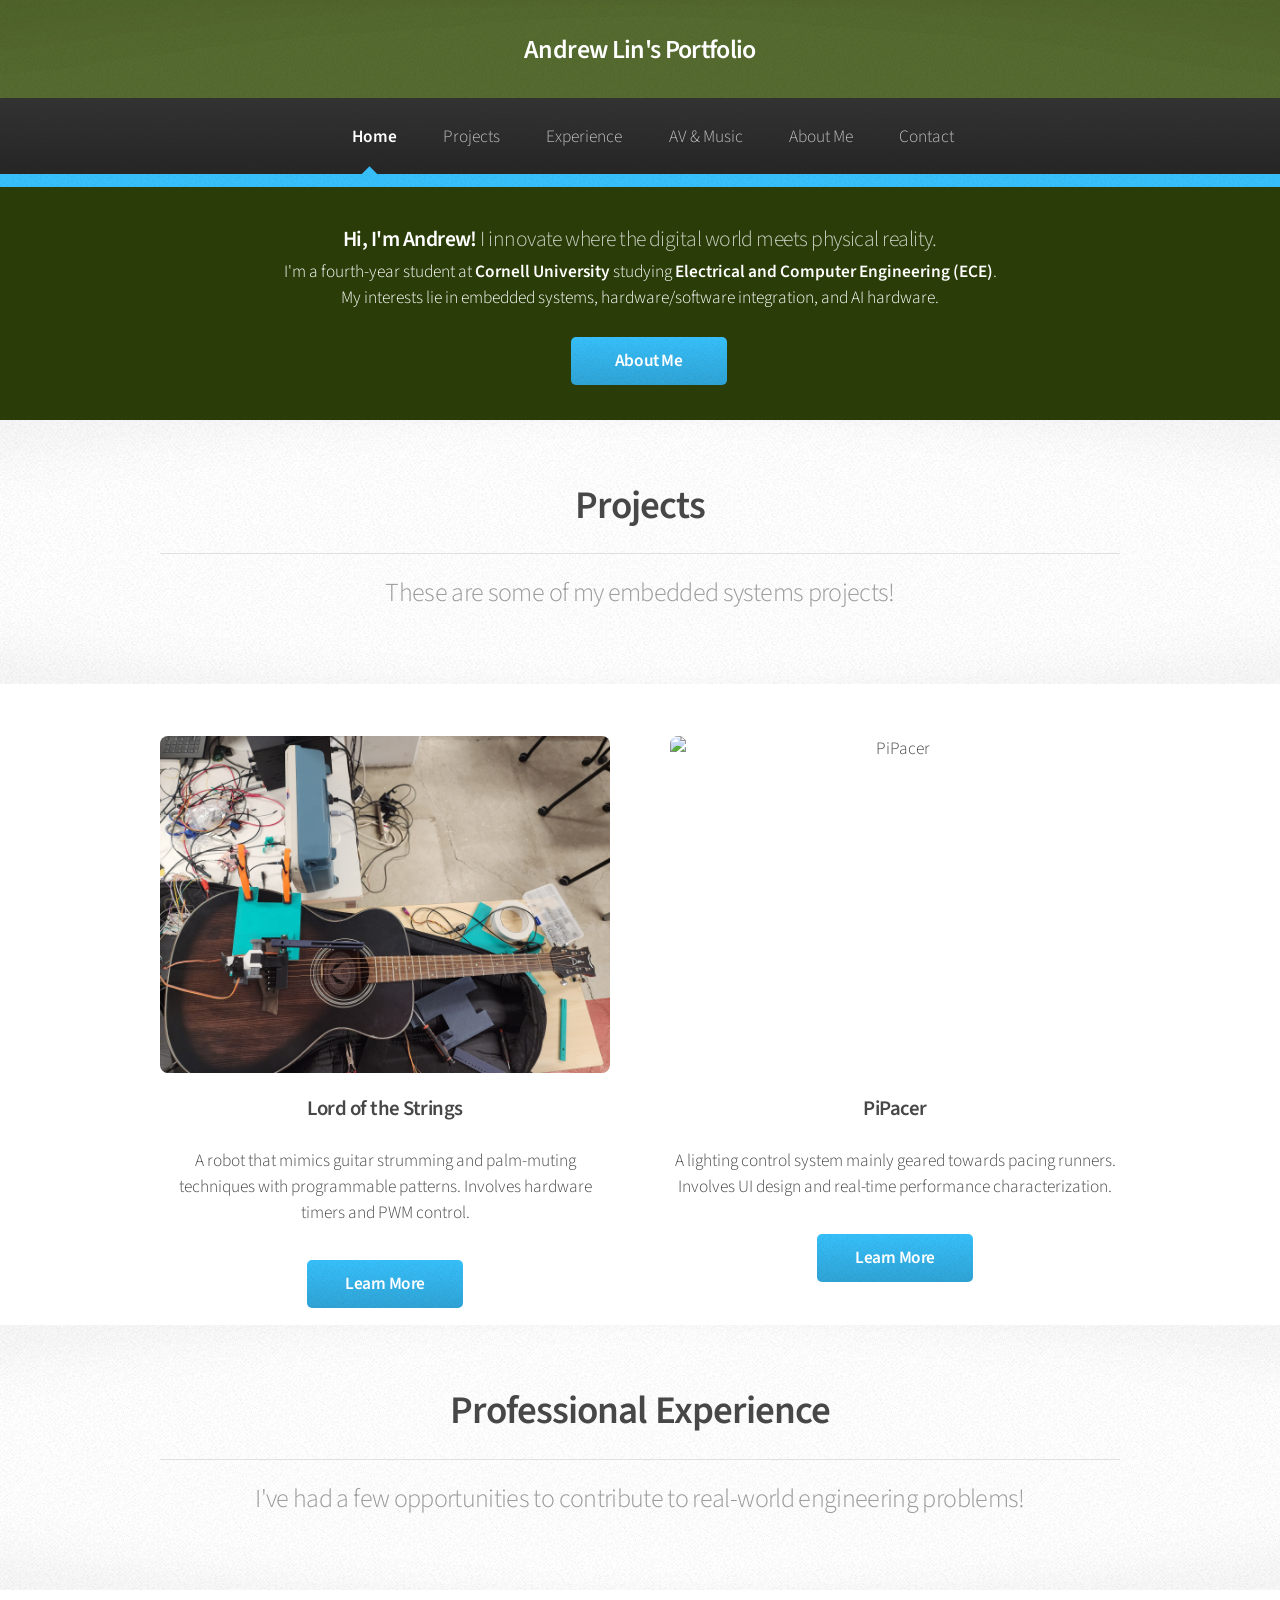
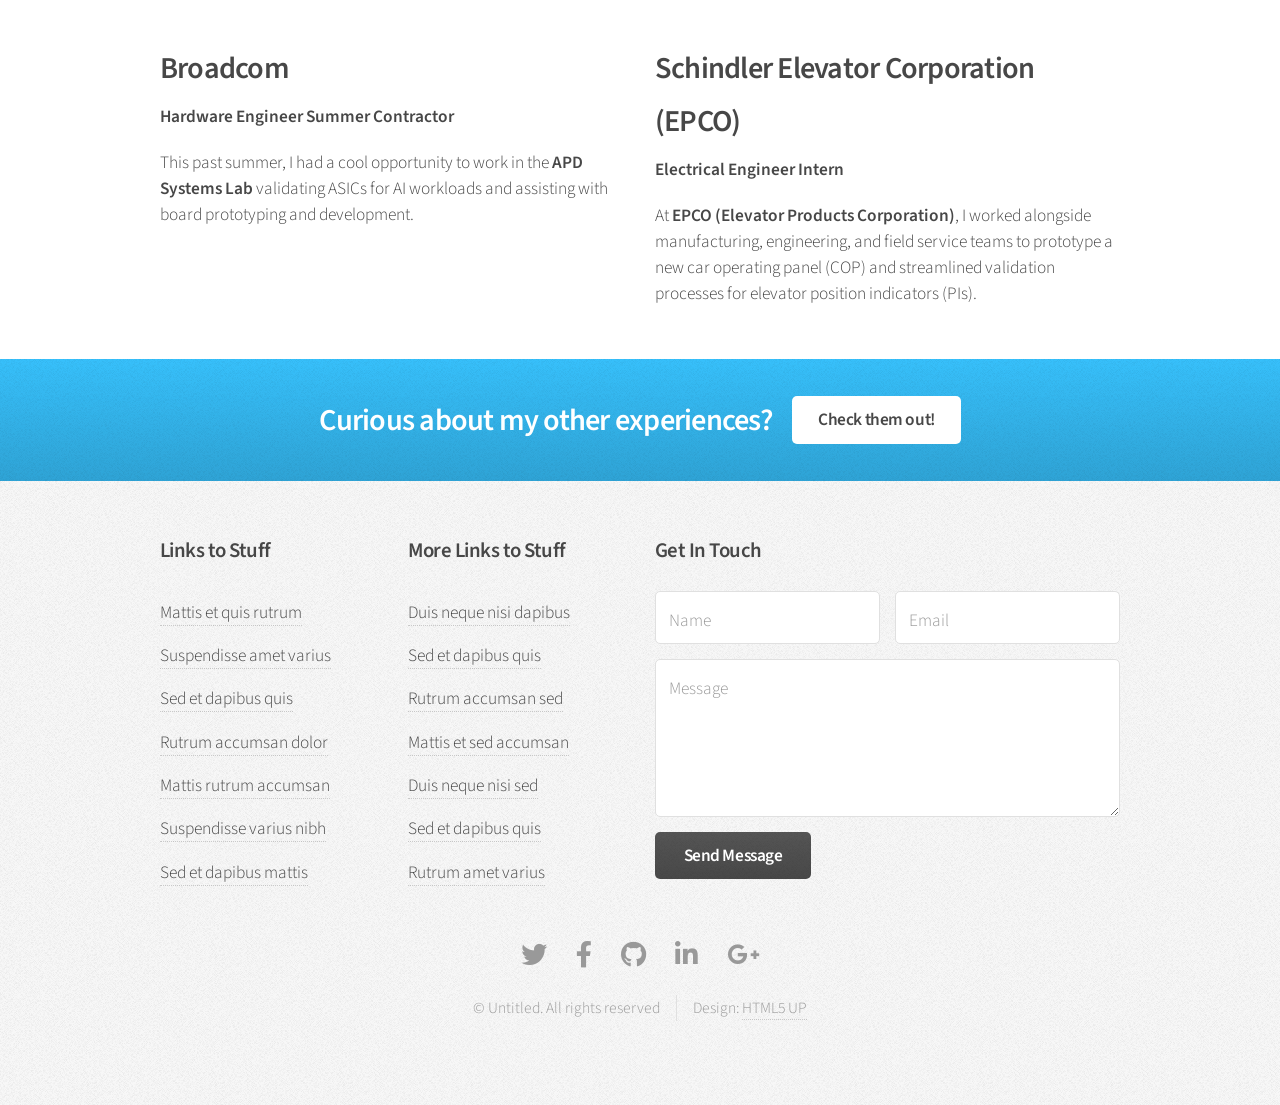
==== commit 0a543442: "add proj desc to main page" ====
--- a/index.html
+++ b/index.html
@@ -28,7 +28,8 @@
 									<a href="#">Projects</a>
 									<ul>
 										<li><a href="projects/lord_of_the_strings.html">Lord of the Strings</a></li>
-										<li><a href="#">Smart Home Controller</a></li>
+										<li><a href="projects/PiPacer.html">PiPacer</a></li>
+										<li><a href="projects/smart_home_controller.html">Smart Home Controller</a></li>
 										<li><a href="#">Pegatonix (coming soon!)</a></li>
 										<li>
 											<a href="#">For churches</a>
@@ -54,7 +55,7 @@
 						<h2>Hi, I'm Andrew!<em> I innovate where the digital world meets physical reality.</em></h2><br>
 						I'm a fourth-year student at <b>Cornell University</b> studying <b>Electrical and Computer Engineering (ECE)</b>. <br>
 						My interests lie in embedded systems, hardware/software integration, and AI hardware. <br>
-						<br><a href="about.html" class="button">Learn More</a>
+						<br><a href="about.html" class="button">About Me</a>
 					</header>
 				</section>
 			
@@ -82,10 +83,10 @@
 							</section>
 							<section class="col-6 col-12-narrower">
 								<div class="box highlight">
-									<img src="images/smart-home-controller/IMG_8507.JPG" alt="Smart Home Controller prototype" style="width: 100%; aspect-ratio: 4 / 3; object-fit: cover; border-radius: 8px; display: block; margin-bottom: 1em;">
-									<h3>Smart Home Controller</h3>
-									<p>A prototype for an all-in-one controller for home climate and lighting. Involves sensors and embedded control over IP.</p>
-									<a href="#" class="button">Learn More</a>
+									<img src="images/pipacer/rainbow.JPG" alt="PiPacer" style="width: 100%; aspect-ratio: 4 / 3; object-fit: cover; border-radius: 8px; display: block; margin-bottom: 1em;">
+									<h3>PiPacer</h3>
+									<p>A lighting control system mainly geared towards pacing runners. Involves UI design and real-time performance characterization.</p>
+									<a href="projects/PiPacer.html" class="button">Learn More</a>
 								</div>
 							</section>
 						</div>
@@ -111,7 +112,9 @@
 									<div class="outer">
 										<h2 style="margin-bottom: 0.25em;">Broadcom</h2>
 										<h4 style="margin-top: 0;">Hardware Engineer Summer Contractor</h4>
-										<p>Duis neque nisi, dapibus sed mattis et quis, nibh. Sed et dapibus nisl amet mattis, sed a rutrum accumsan sed. Suspendisse eu.</p>
+										<p>This past summer, I had a cool opportunity to work in the <b>APD Systems Lab</b> validating
+											ASICs for AI workloads and assisting with board prototyping and development.
+										</p>
 									</div>
 								</div>
 							</section>
@@ -120,7 +123,9 @@
 									<div class="outer">
 										<h2 style="margin-bottom: 0.25em;">Schindler Elevator Corporation (EPCO)</h2>
 										<h4 style="margin-top: 0;">Electrical Engineer Intern</h4>
-										<p>Duis neque nisi, dapibus sed mattis et quis, nibh. Sed et dapibus nisl amet mattis, sed a rutrum accumsan sed. Suspendisse eu.</p>
+										<p>At <b>EPCO (Elevator Products Corporation)</b>, I worked alongside manufacturing, engineering, and field service teams
+											to prototype a new car operating panel (COP) and streamlined validation processes for elevator position indicators (PIs).
+										</p>
 									</div>
 								</div>
 							</section>
@@ -132,8 +137,8 @@
 				<section id="cta" class="wrapper style3">
 					<div class="container">
 						<header>
-							<h2>Are you ready to continue your quest?</h2>
-							<a href="#" class="button">Insert Coin</a>
+							<h2>Curious about my other experiences?</h2>
+							<a href="#" class="button">Check them out!</a>
 						</header>
 					</div>
 				</section>
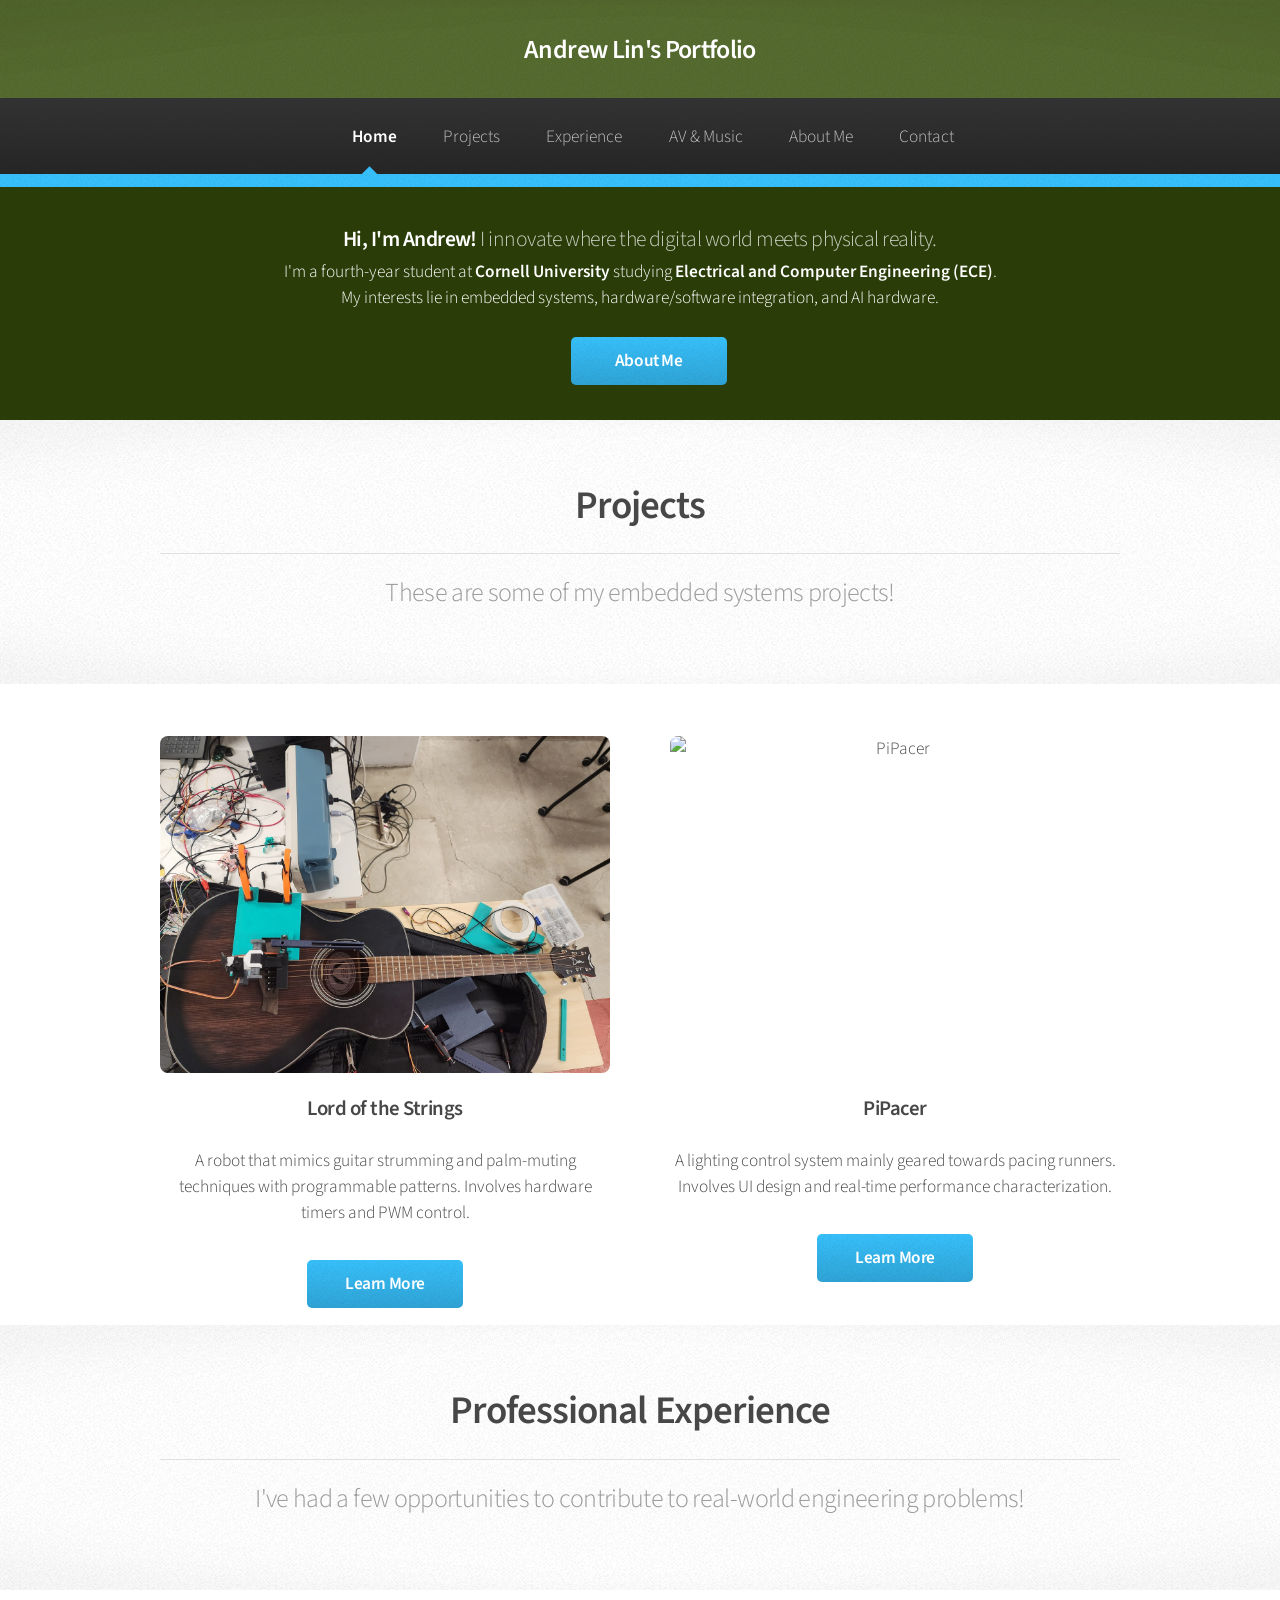
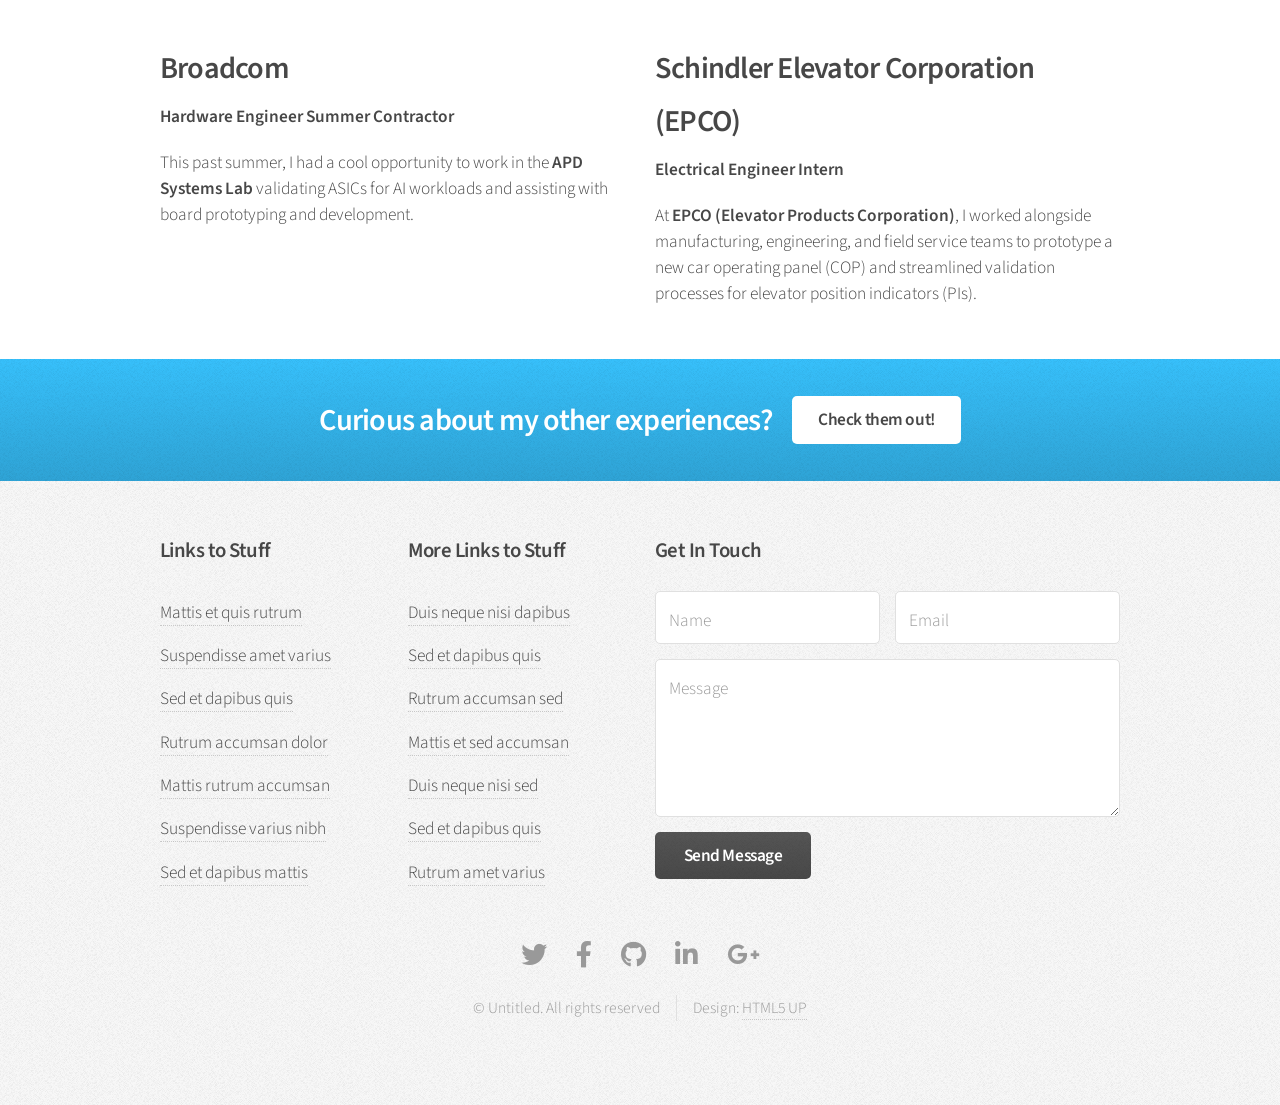
==== commit cd350296: "revamp project page, add lord of the strings info" ====
--- a/index.html
+++ b/index.html
@@ -75,7 +75,7 @@
 						<div class="row gtr-200">
 							<section class="col-6 col-12-narrower">
 								<div class="box highlight">
-									<img src="images/lord-of-the-strings/20250514_233430.jpg" alt="Lord of the Strings robot" style="width: 100%; aspect-ratio: 4 / 3; object-fit: cover; border-radius: 8px; display: block; margin-bottom: 1em;">
+									<img src="images/lord-of-the-strings/web-20250514_233430.jpg" alt="Lord of the Strings robot" style="width: 100%; aspect-ratio: 4 / 3; object-fit: cover; border-radius: 8px; display: block; margin-bottom: 1em;">
 									<h3>Lord of the Strings</h3>
 									<p>A robot that mimics guitar strumming and palm-muting techniques with programmable patterns. Involves hardware timers and PWM control.</p>
 									<a href="projects/lord_of_the_strings.html" class="button">Learn More</a>
@@ -138,7 +138,7 @@
 					<div class="container">
 						<header>
 							<h2>Curious about my other experiences?</h2>
-							<a href="#" class="button">Check them out!</a>
+							<a href="experience.html" class="button">Check them out!</a>
 						</header>
 					</div>
 				</section>
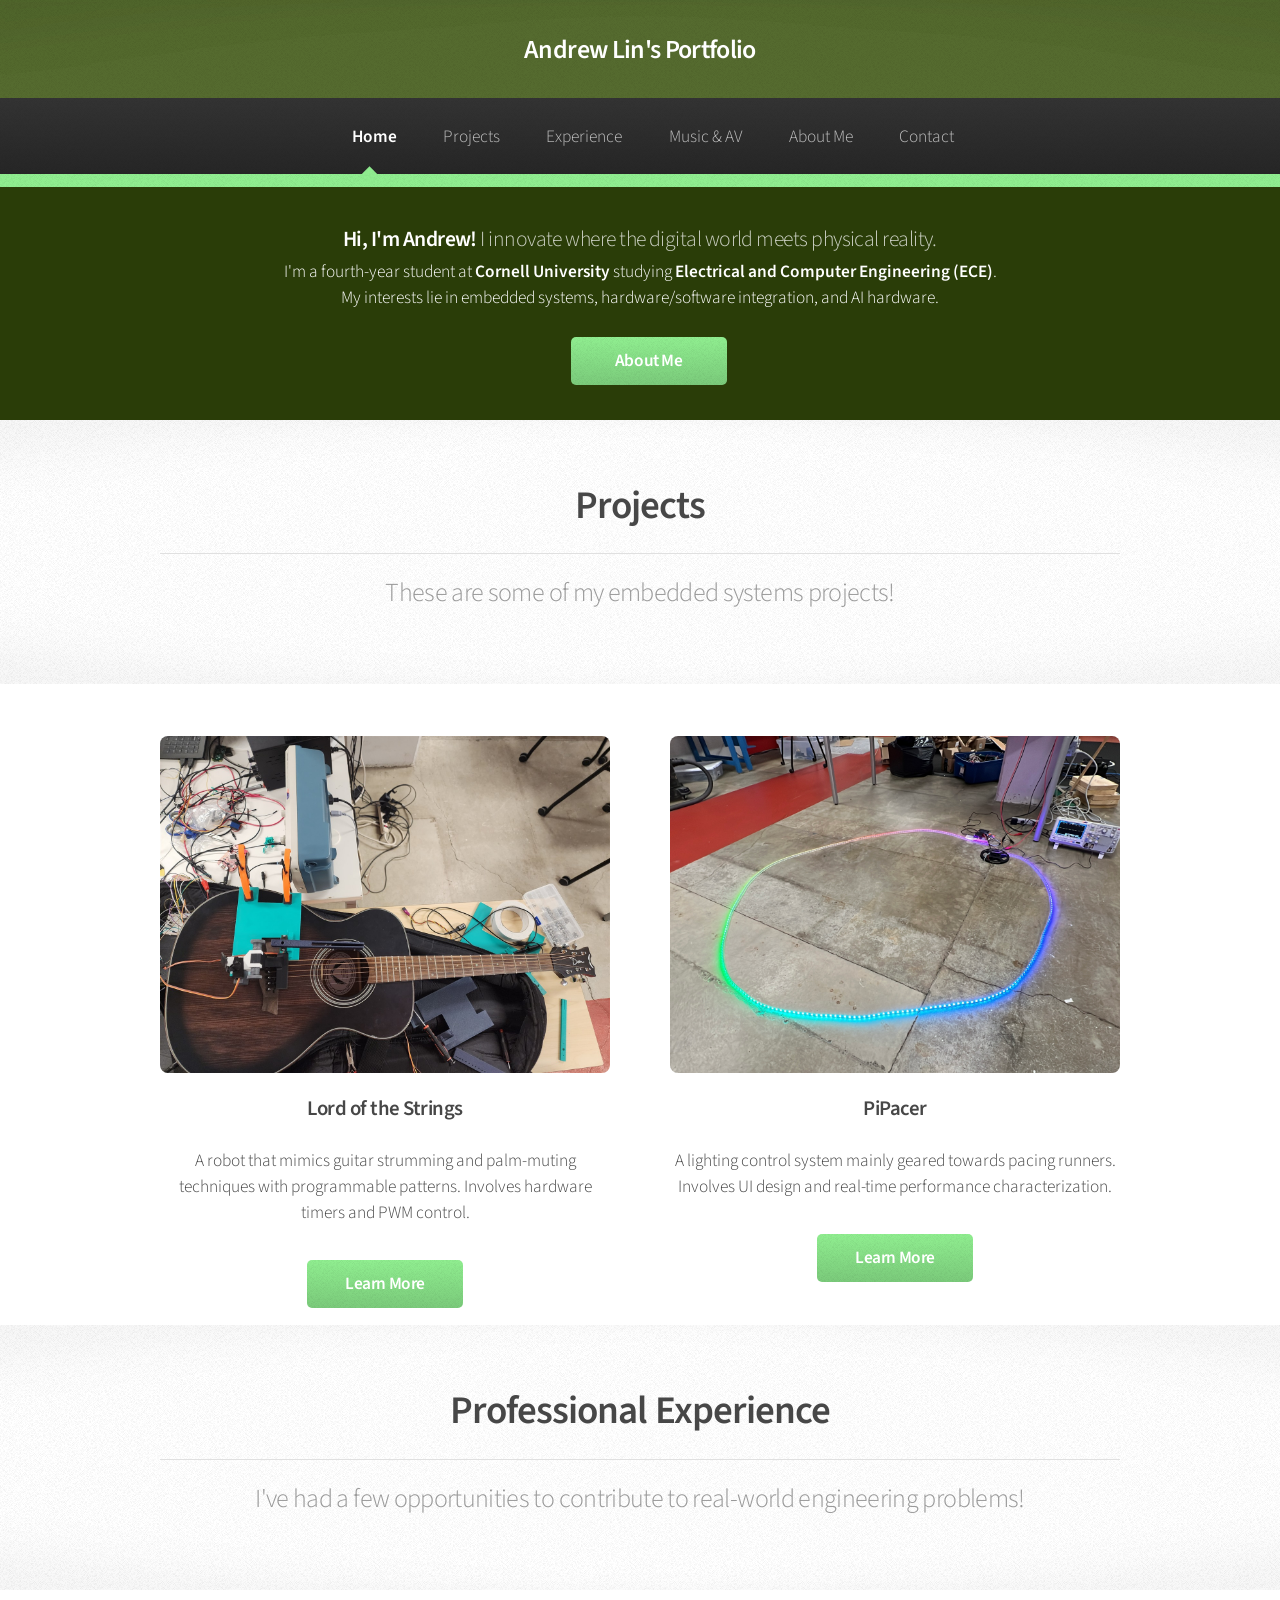
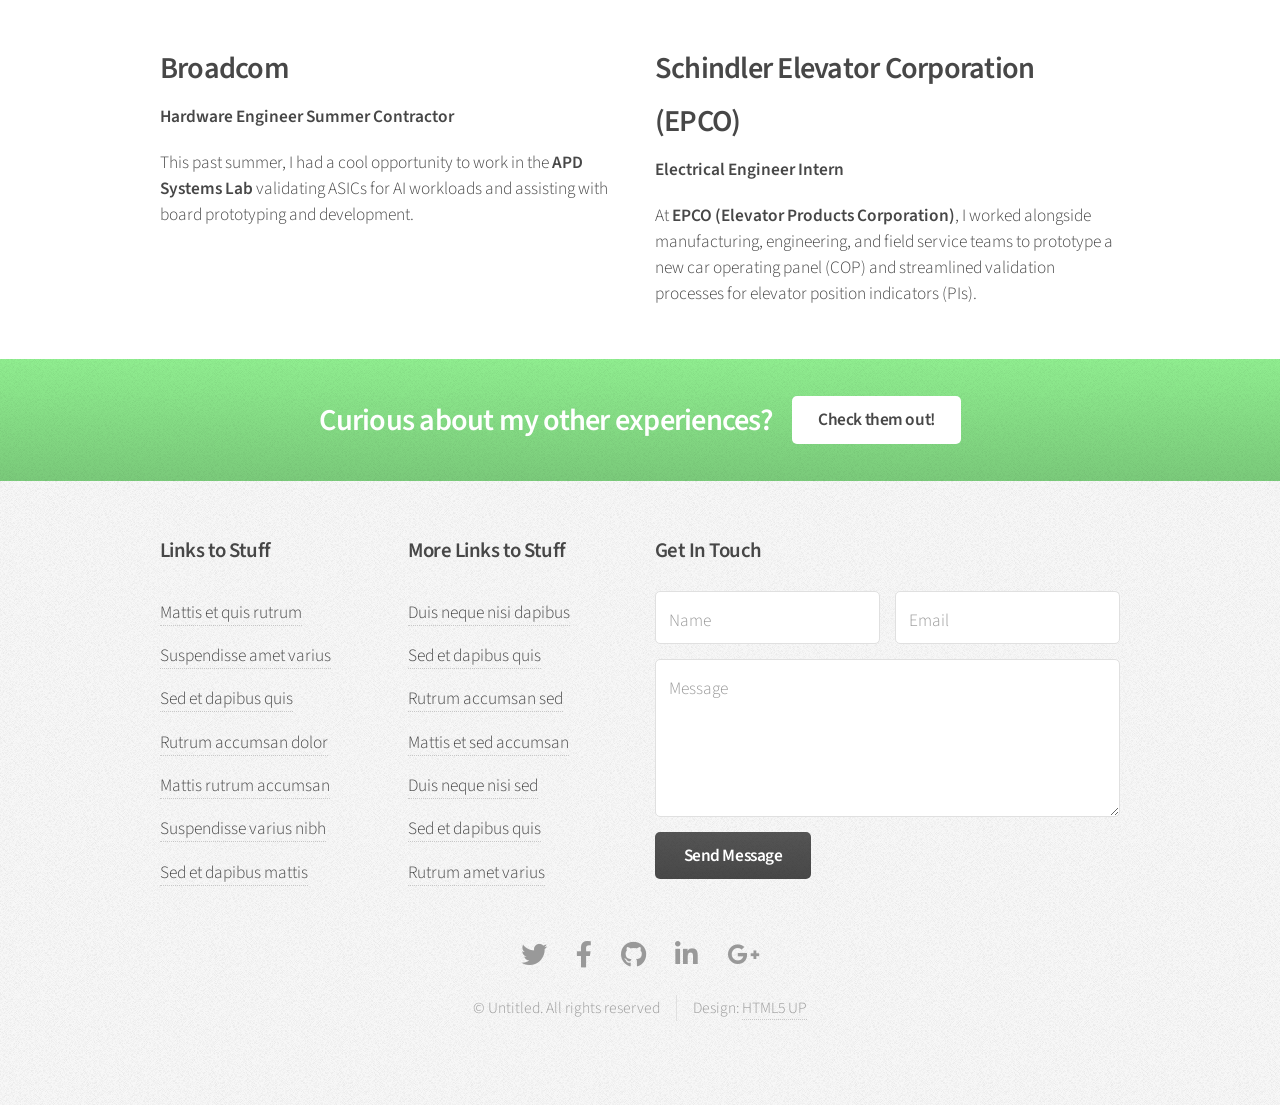
==== commit d4fc3512: "tab name change" ====
--- a/index.html
+++ b/index.html
@@ -41,7 +41,7 @@
 									</ul>
 								</li>
 								<li><a href="experience.html">Experience</a></li>
-								<li><a href="av_music.html">AV & Music</a></li>
+								<li><a href="music_av.html">Music & AV</a></li>
 								<li><a href="about.html">About Me</a></li>
 								<li><a href="contact.html">Contact</a></li>
 							</ul>
--- a/assets/css/main.css
+++ b/assets/css/main.css
@@ -110,13 +110,13 @@
 		-webkit-transition: color 0.2s ease-in-out, border-color 0.2s ease-in-out, opacity 0.2s ease-in-out;
 		-ms-transition: color 0.2s ease-in-out, border-color 0.2s ease-in-out, opacity 0.2s ease-in-out;
 		transition: color 0.2s ease-in-out, border-color 0.2s ease-in-out, opacity 0.2s ease-in-out;
-		color: #37c0fb;
+		color: #0066cc;
 		text-decoration: none;
 		border-bottom: dotted 1px;
 	}
 
 		a:hover {
-			color: #37c0fb;
+			color: #004a99;
 			border-bottom-color: transparent;
 		}
 
@@ -2026,7 +2026,7 @@
 		input[type="password"]:focus,
 		input[type="email"]:focus,
 		textarea:focus {
-			border-color: #37c0fb;
+			border-color: lightgreen;
 		}
 
 	input[type="text"],
@@ -2167,7 +2167,7 @@
 		.icon.major {
 			text-align: center;
 			cursor: default;
-			background-color: #37c0fb;
+			background-color: lightgreen;
 			background-image: -moz-linear-gradient(top, rgba(0,0,0,0), rgba(0,0,0,0.15)), url("images/bg01.png");
 			background-image: -webkit-linear-gradient(top, rgba(0,0,0,0), rgba(0,0,0,0.15)), url("images/bg01.png");
 			background-image: -ms-linear-gradient(top, rgba(0,0,0,0), rgba(0,0,0,0.15)), url("images/bg01.png");
@@ -2435,7 +2435,7 @@
 		background-image: -webkit-linear-gradient(top, rgba(0,0,0,0), rgba(0,0,0,0.15)), url("images/bg01.png");
 		background-image: -ms-linear-gradient(top, rgba(0,0,0,0), rgba(0,0,0,0.15)), url("images/bg01.png");
 		background-image: linear-gradient(top, rgba(0,0,0,0), rgba(0,0,0,0.15)), url("images/bg01.png");
-		background-color: #37c0fb;
+		background-color: lightgreen;
 		border-radius: 5px;
 		border: 0;
 		color: #fff;
@@ -2455,7 +2455,7 @@
 		input[type="button"]:hover,
 		button:hover,
 		.button:hover {
-			background-color: #50c8fc;
+			background-color: #4f7a2a;
 			color: #fff !important;
 		}
 
@@ -2464,7 +2464,7 @@
 		input[type="button"]:active,
 		button:active,
 		.button:active {
-			background-color: #1eb8fb;
+			background-color: #3d6120;
 			color: #fff;
 		}
 
@@ -2552,6 +2552,9 @@
 	#header {
 		text-align: center;
 		padding: 1em 0 0 0;
+		position: sticky;
+		top: 0;
+		z-index: 1000;
 		background-color: darkolivegreen;
 		background-image: url("images/bg02.png"), url("images/bg02.png"), url("images/bg01.png");
 		background-position: top left,					top left,					top left;
@@ -2586,7 +2589,7 @@
 			display: block;
 			width: 100%;
 			height: 0.75em;
-			background-color: #37c0fb;
+			background-color: lightgreen;
 			background-image: url("images/bg01.png");
 		}
 
@@ -2633,7 +2636,7 @@
 						bottom: -0.5em;
 						left: 50%;
 						margin-left: -0.375em;
-						background-color: #37c0fb;
+						background-color: lightgreen;
 						background-image: url("images/bg01.png");
 					}
 
@@ -2751,7 +2754,7 @@
 		}
 
 		.wrapper.style3 {
-			background-color: #37c0fb;
+			background-color: lightgreen;
 			background-image: -moz-linear-gradient(top, rgba(0,0,0,0), rgba(0,0,0,0.15)), url("images/bg01.png");
 			background-image: -webkit-linear-gradient(top, rgba(0,0,0,0), rgba(0,0,0,0.15)), url("images/bg01.png");
 			background-image: -ms-linear-gradient(top, rgba(0,0,0,0), rgba(0,0,0,0.15)), url("images/bg01.png");
@@ -2765,7 +2768,7 @@
 			}
 
 				.wrapper.style3 .button:hover {
-					color: #37c0fb !important;
+					color: lightgreen !important;
 				}
 
 /* CTA */
@@ -2798,7 +2801,7 @@
 		}
 
 			#footer a:hover {
-				color: #37c0fb;
+				color: #0066cc;
 				border-bottom-color: transparent;
 			}
 
@@ -3083,7 +3086,7 @@
 				background-image: linear-gradient(top, rgba(0,0,0,0), rgba(0,0,0,0.3)), url("images/bg01.png");
 				height: 44px;
 				line-height: 44px;
-				box-shadow: 0 4px 0 0 #37c0fb;
+				box-shadow: 0 4px 0 0 lightgreen;
 			}
 
 				#titleBar .title {
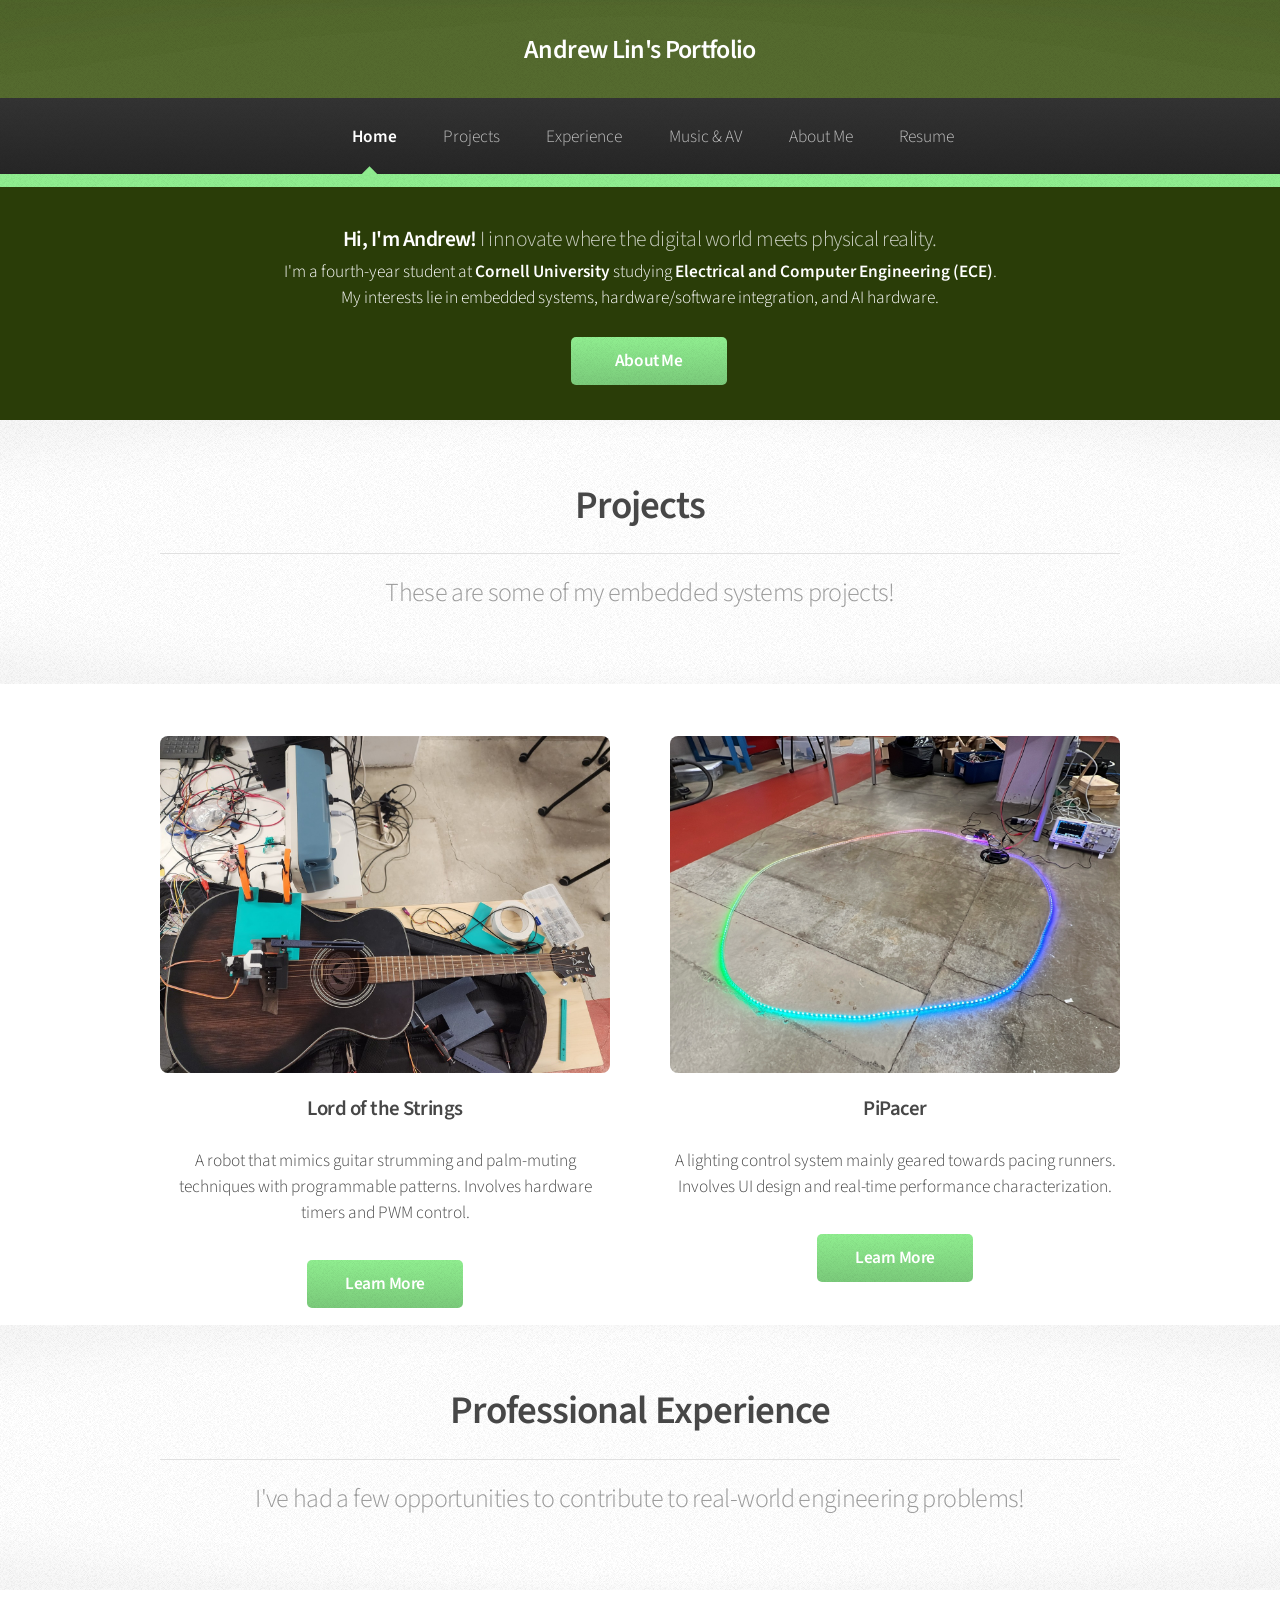
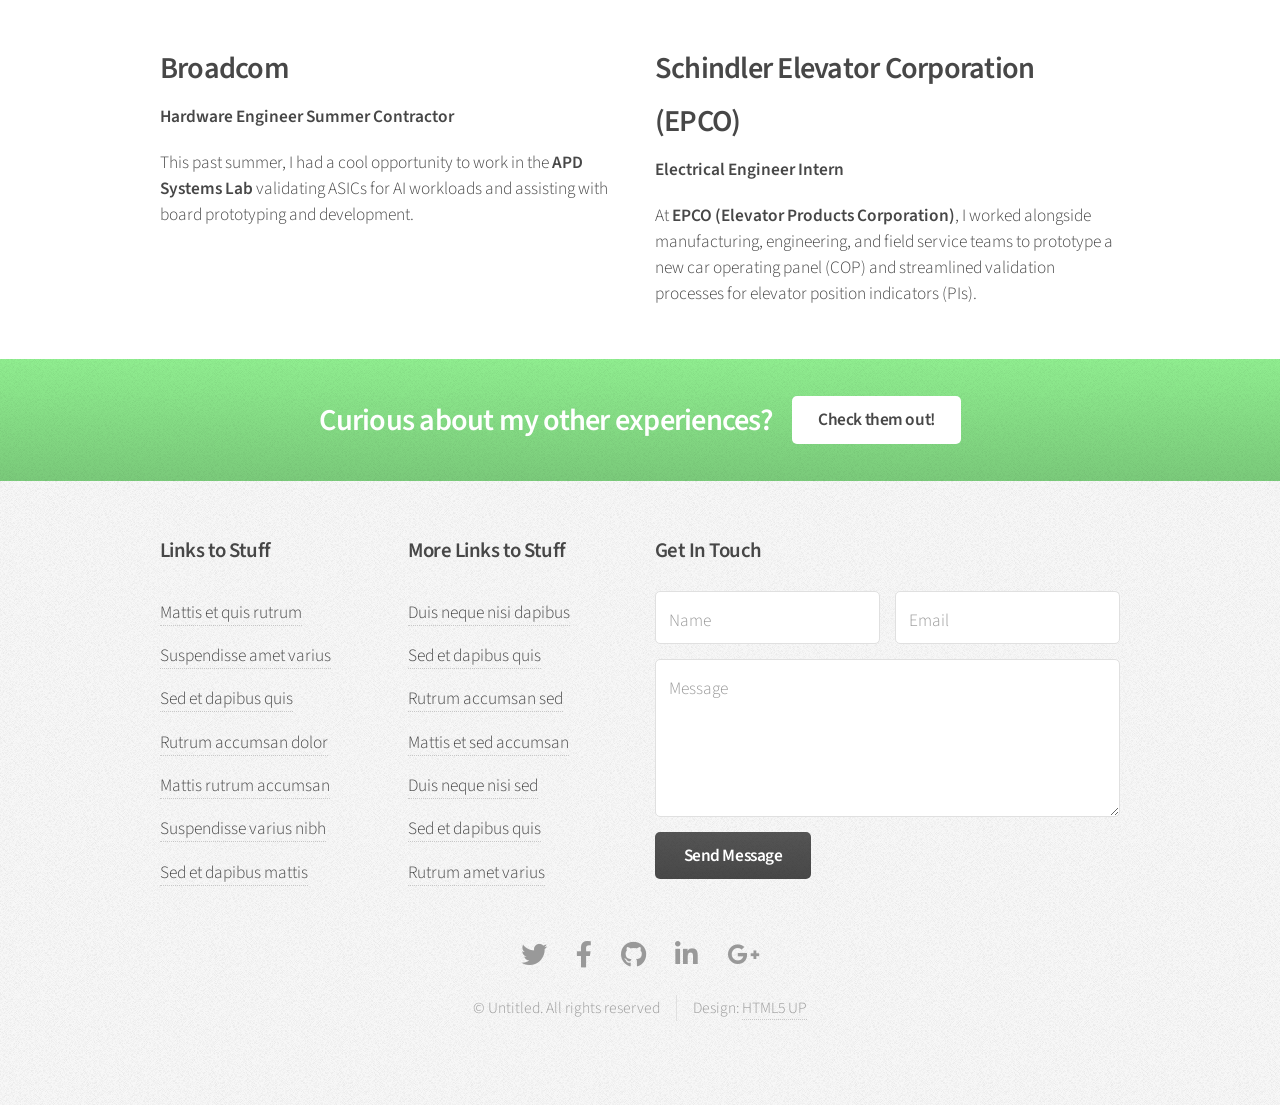
==== commit 5439b1ce: "add resume navbar" ====
--- a/index.html
+++ b/index.html
@@ -43,7 +43,7 @@
 								<li><a href="experience.html">Experience</a></li>
 								<li><a href="music_av.html">Music & AV</a></li>
 								<li><a href="about.html">About Me</a></li>
-								<li><a href="contact.html">Contact</a></li>
+								<li><a href="assets/docs/Andrew%20Lin%20Redesigned%20Resume.pdf" target="_blank" rel="noopener">Resume</a></li>
 							</ul>
 						</nav>
 
